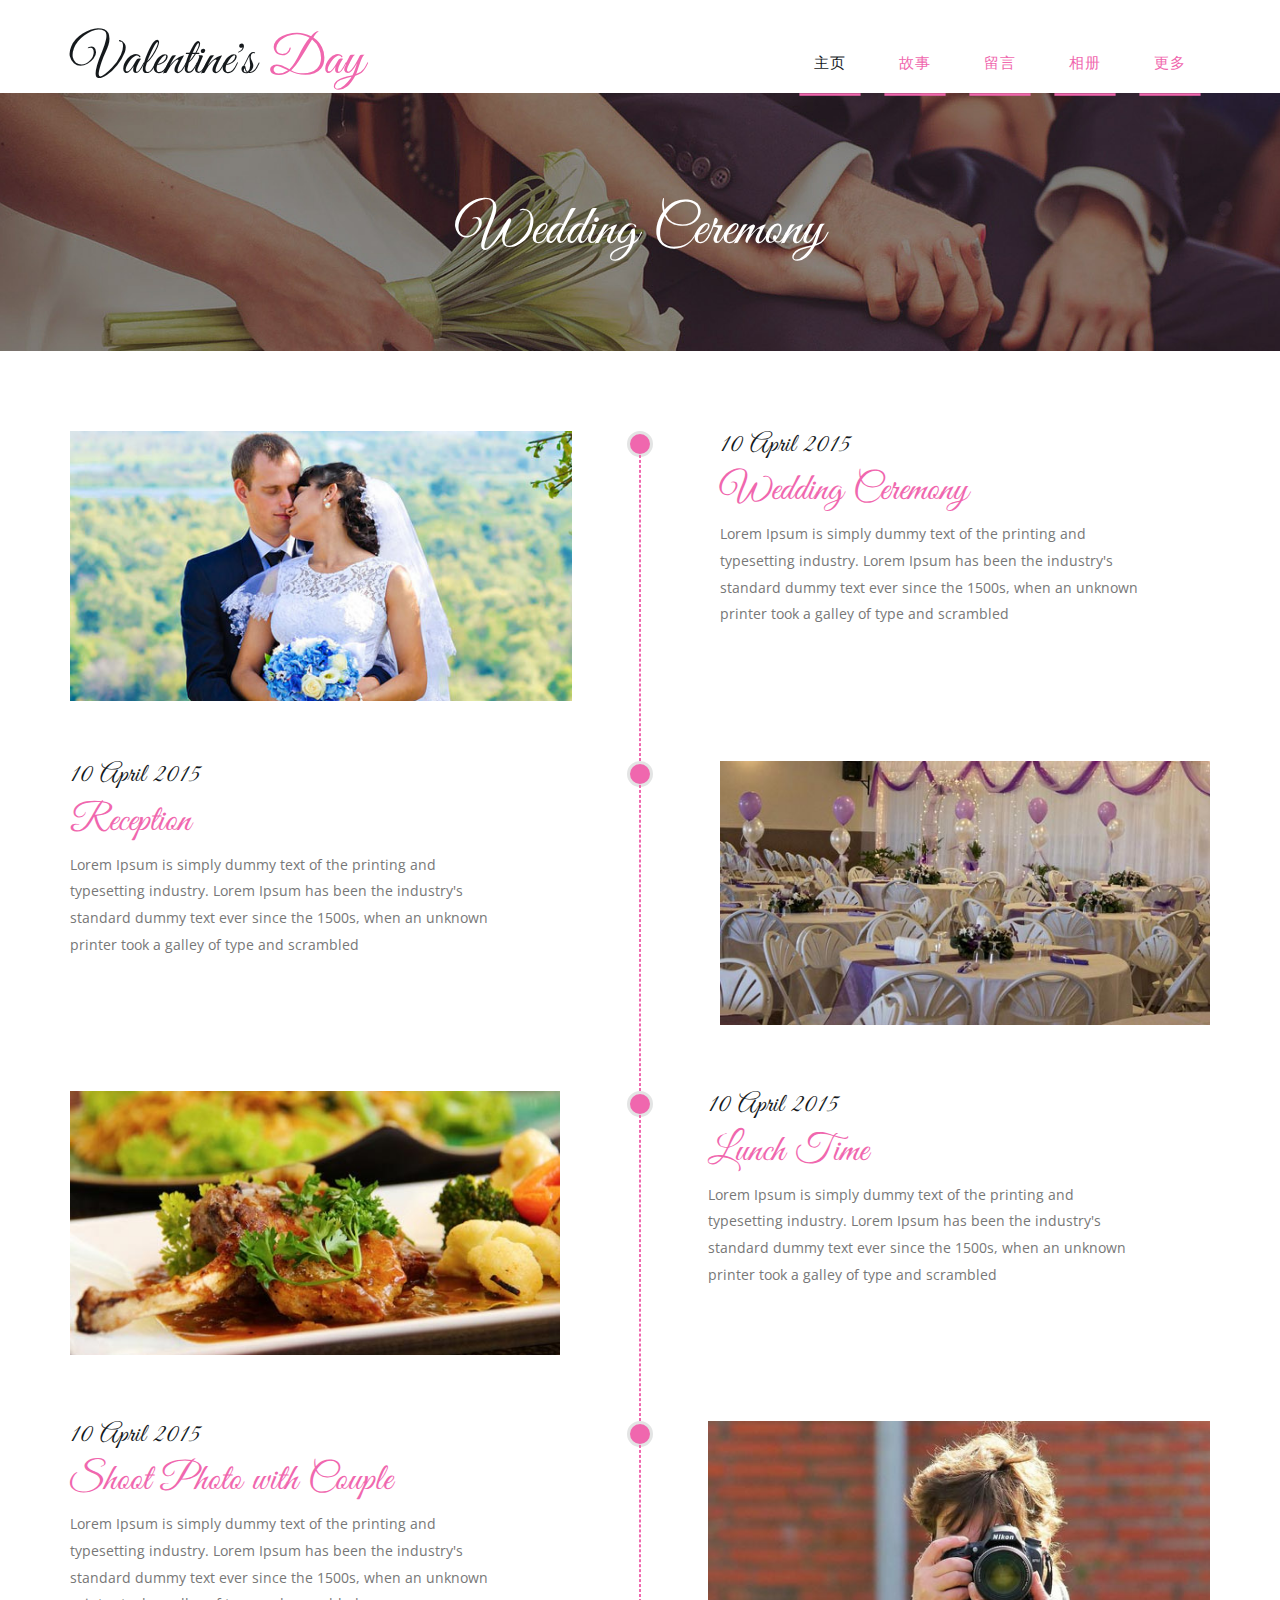
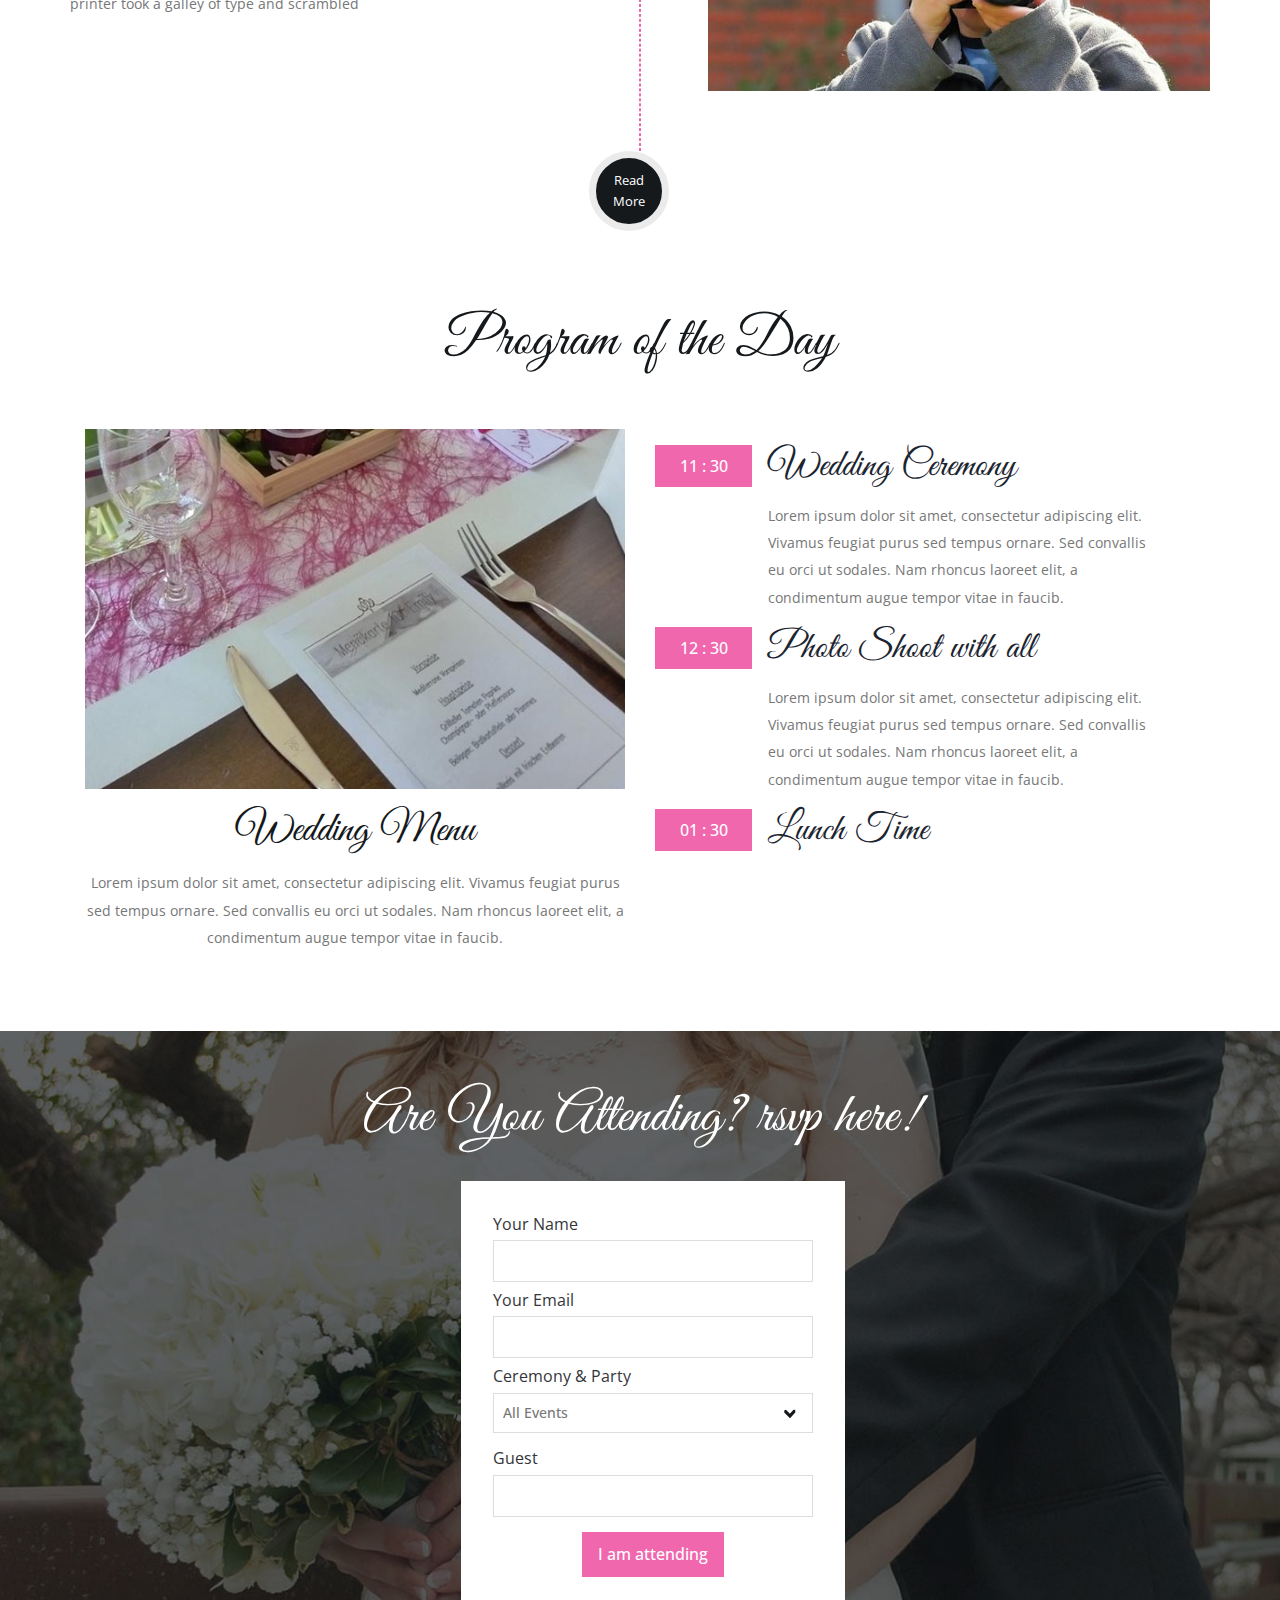
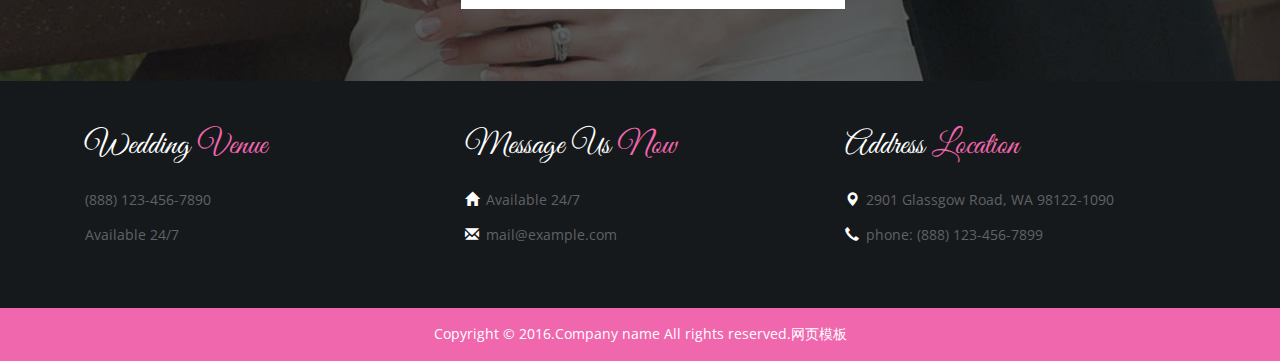
==== ceremony.html @ f690b58d "zuo" ====
<!DOCTYPE HTML>
<html>
<head>
<title>Ceremony</title>
<meta name="viewport" content="width=device-width, initial-scale=1">
<meta http-equiv="Content-Type" content="text/html; charset=utf-8" />
<meta name="keywords" content="" />
<script type="application/x-javascript"> addEventListener("load", function() { setTimeout(hideURLbar, 0); }, false); function hideURLbar(){ window.scrollTo(0,1); } </script>
<link href="css/bootstrap.css" rel='stylesheet' type='text/css' />
<link href='http://fonts.googleapis.com/css?family=Open+Sans:700,700italic,800,300,300italic,400italic,400,600,600italic' rel='stylesheet' type='text/css'>
<!--Custom-Theme-files-->
	<link href="css/style.css" rel='stylesheet' type='text/css' />	
	<script src="js/jquery.min.js"> </script>
<!--/script-->
<script type="text/javascript" src="js/move-top.js"></script>
<script type="text/javascript" src="js/easing.js"></script>
<script type="text/javascript">
			jQuery(document).ready(function($) {
				$(".scroll").click(function(event){		
					event.preventDefault();
					$('html,body').animate({scrollTop:$(this.hash).offset().top},900);
				});
			});
</script>

</head>
<body>
	<!--start-home-->
	<div id="home" class="header">
		<div class="header-top">
			<div class="container">
				<div class="logo">
					<a href="index.html"><h1>Valentine's <span> Day</span></h1></a>
				</div>
				<span class="menu"> </span>
				    <div class="top-menu">
						<ul class="cl-effect-7">
								<li><a class="active" href="index.html">主页</a></li>
								<li><a href="story.html">故事</a></li>
								<li><a href="ceremony.html">留言</a></li>
								<li><a href="albums.html">相册</a></li>
								<li><a href="contact.html">更多</a></li>
							</ul>
				</div>
            <!-- script-for-menu -->
				<script>
				$( "span.menu" ).click(function() {
				  $( ".top-menu" ).slideToggle( "slow", function() {
				    // Animation complete.
				  });
				});
			</script>
			<div class="clearfix"></div>
	<!--End-top-nav-script-->
			</div>
		</div>
       </div>
	   <!--banner-->
	<div class="banner two">
	     	<div class="container">
				<h2 class="second-head">Wedding Ceremony</h2>	
		    </div>
	</div>
	  <!--//banner-->
	<!--ceremony-->
	<div class="ceremony">
	     	<div class="container">
			 <div class="blog-bottom">
	        <div class="blog-left">
	        	<a href="single.html" class="mask"><img src="images/s4.jpg" alt="image" class="img-responsive zoom-img"></a>
	        </div>
	        <span class="circle"></span>
			<span class="devide-line"></span>
	         <div class="blog-right">       	
	        	<h6>10 April 2015</h6>
	        	<h4>Wedding Ceremony</h4>
	        	<p>Lorem Ipsum is simply dummy text of the printing and typesetting industry. Lorem Ipsum has been the industry's standard dummy text ever since the 1500s, when an unknown printer took a galley of type and scrambled</p>
	        </div>
	        <div class="clearfix"></div>
         </div>
         <div class="blog-bottom">
	        <span class="circle"></span>
			<span class="devide-line"></span>
	         <div class="blog-right">       	
	        	 <a href="single.html" class="mask"><img src="images/s5.jpg" alt="image" class="img-responsive zoom-img"></a>
	        </div>
			 <div class="blog-left second">
	        	<h6>10 April 2015</h6>
	        	<h4>Reception</h4>
	        	<p>Lorem Ipsum is simply dummy text of the printing and typesetting industry. Lorem Ipsum has been the industry's standard dummy text ever since the 1500s, when an unknown printer took a galley of type and scrambled</p>
	        </div>
	        <div class="clearfix"></div>
         </div>
		  <div class="blog-bottom">
	        <span class="circle"></span>
			<span class="devide-line"></span>
	         <div class="blog-right two">       	
	        	 <a href="single.html" class="mask"><img src="images/s6.jpg" alt="image" class="img-responsive zoom-img"></a>
	        </div>
		   <div class="blog-left two">
	        	<h6>10 April 2015</h6>
	        	<h4>Lunch Time</h4>
	        	<p>Lorem Ipsum is simply dummy text of the printing and typesetting industry. Lorem Ipsum has been the industry's standard dummy text ever since the 1500s, when an unknown printer took a galley of type and scrambled</p>
	        </div>
	        <div class="clearfix"></div>
         </div>
          <div class="blog-bottom">
	        <div class="blog-left two last">
	         <a href="single.html" class="mask"><img src="images/s7.jpg" alt="image" class="img-responsive zoom-img"></a>
	        </div>
	        <span class="circle"> </span>
			<span class="devide-line"></span>
	        <div class="blog-right two">       	
	        	<h6>10 April 2015</h6>
	        	<h4>Shoot Photo with Couple</h4>
	        	<p>Lorem Ipsum is simply dummy text of the printing and typesetting industry. Lorem Ipsum has been the industry's standard dummy text ever since the 1500s, when an unknown printer took a galley of type and scrambled</p>
	        </div>
	        <div class="clearfix"> </div>
         </div>
       <div class="post"><a href="single.html">Read More</a></div>
			
		    </div>
	</div>
 <!--/program-->
			   <div class="program">
		           <div class="container">
				     <h3 class="tittle"> Program of the Day</h3>
					   <div class="col-md-6 program-img">
					    <a href="single.html" class="mask"><img src="images/menu.jpg" alt="image" class="img-responsive zoom-img"></a>
						<h4>Wedding Menu</h4>
						<p>Lorem ipsum dolor sit amet, consectetur adipiscing elit. Vivamus feugiat purus sed tempus ornare. Sed convallis eu orci ut sodales. Nam rhoncus laoreet elit, a condimentum augue tempor vitae in faucib.</p>
					   </div>
					    <div class="col-md-6 program-text">
						<div class="scrollbar" id="style-2">
								   <div class="force-overflow">

								    <div class="popular-post-grids">
										<div class="popular-post-grid">
											<div class="post-time">
												<a href="single.html">11 : 30 </a>
											</div>
											<div class="post-text">
											<h4><a class="pp-title" href="single.html">Wedding Ceremony</a></h4>
						                        <p>Lorem ipsum dolor sit amet, consectetur adipiscing elit. Vivamus feugiat purus sed tempus ornare. Sed convallis eu orci ut sodales. Nam rhoncus laoreet elit, a condimentum augue tempor vitae in faucib.</p>
											</div>
											<div class="clearfix"></div>
										</div>
										<div class="popular-post-grid">
											<div class="post-time">
												<a href="single.html">12 : 30 </a>
											</div>
											<div class="post-text">
												<h4><a class="pp-title" href="single.html">Photo Shoot with all</a></h4>
						                        <p>Lorem ipsum dolor sit amet, consectetur adipiscing elit. Vivamus feugiat purus sed tempus ornare. Sed convallis eu orci ut sodales. Nam rhoncus laoreet elit, a condimentum augue tempor vitae in faucib.</p>
											</div>
											<div class="clearfix"></div>
										</div>
										<div class="popular-post-grid">
											<div class="post-time">
												<a href="single.html">01 : 30 </a>
											</div>
											<div class="post-text">
											<h4><a class="pp-title" href="single.html">Lunch Time</a></h4>
						                        <p>Lorem ipsum dolor sit amet, consectetur adipiscing elit. Vivamus feugiat purus sed tempus ornare. Sed convallis eu orci ut sodales. Nam rhoncus laoreet elit, a condimentum augue tempor vitae in faucib.</p>
											</div>
											<div class="clearfix"></div>
										</div>
										<div class="popular-post-grid">
											<div class="post-time">
												<a href="single.html">11 : 30 </a>
											</div>
											<div class="post-text">
												<h4><a class="pp-title" href="single.html">Wedding Ceremony</a></h4>
						                        <p>Lorem ipsum dolor sit amet, consectetur adipiscing elit. Vivamus feugiat purus sed tempus ornare. Sed convallis eu orci ut sodales. Nam rhoncus laoreet elit, a condimentum augue tempor vitae in faucib.</p>
											</div>
											<div class="clearfix"></div>
										</div>
									</div>
					   </div>
					   </div>
									</div>
					   <div class="clearfix"> </div>
			       </div>
			    </div>
       <div class="attend">
	           <h3 class="tittle atd">Are You Attending? rsvp here!</h3>
	         <div class="rsvp">
                      <form>
					    	<div>
						    	<span><label>Your Name</label></span>
						    	<span><input name="userName" type="text" class="textbox"></span>
						    </div>
						    <div>
						    	<span><label>Your Email</label></span>
						    	<span><input name="userEmail" type="text" class="textbox"></span>
						    </div>
						    <div>
						     	<span><label>Ceremony & Party</label></span>
						    	<span><select name="event"><option value="All Events">All Events</option><option value="Ceremony">Ceremony</option><option value="Party">Party</option></select></span>
						    </div>
							<div>
						    	<span><label>Guest</label></span>
						    	<span><input name="userName" type="text" class="textbox"></span>
						    </div>
							 <div class="sub">
						   		<input type="submit" value="I am attending" />
						  </div>

					    </form>
			       </div>
			    </div>
	<!--/footer-->

	     <div class="footer">
		    <div class="container">
				 <div class="footer-top">
				    <div class="col-md-4 footer-grid">
					     <h4>Wedding <span>Venue</span></h4>
				          <ul class="bottom">
							 <li>(888) 123-456-7890</li>
							 <li>Available 24/7</li>
						 </ul>
				    </div>
					  <div class="col-md-4 footer-grid">
					     <h4>Message Us  <span>Now </span></h4>
				            <ul class="bottom">
						     <li><i class="glyphicon glyphicon-home"></i>Available 24/7 </li>
							 <li><i class="glyphicon glyphicon-envelope"></i><a href="mailto:info@example.com">mail@example.com</a></li>
						   </ul>
				    </div>
					<div class="col-md-4 footer-grid">
					     <h4>Address  <span>Location </span></h4>
				           <ul class="bottom">
						     <li><i class="glyphicon glyphicon-map-marker"></i>2901 Glassgow Road, WA 98122-1090 </li>
							 <li><i class="glyphicon glyphicon-earphone"></i>phone: (888) 123-456-7899 </li>
						   </ul>
				    </div>
					<div class="clearfix"> </div>
				 </div>
			</div>
	     </div>
		<div class="copy">
		    <p>Copyright &copy; 2016.Company name All rights reserved.<a target="_blank" href="http://www.17sucai.com/">&#x7F51;&#x9875;&#x6A21;&#x677F;</a></p>
		</div>
		<!--//footer-->
			<!--start-smooth-scrolling-->
						<script type="text/javascript">
									$(document).ready(function() {
										/*
										var defaults = {
								  			containerID: 'toTop', // fading element id
											containerHoverID: 'toTopHover', // fading element hover id
											scrollSpeed: 1200,
											easingType: 'linear' 
								 		};
										*/
										
										$().UItoTop({ easingType: 'easeOutQuart' });
										
									});
								</script>
		<a href="#home" id="toTop" class="scroll" style="display: block;"> <span id="toTopHover" style="opacity: 1;"> </span></a>


</body>
</html>
---- css/style.css ----
html, body{
font-family: 'Open Sans', sans-serif;
 font-size: 100%;
 background: #FFf;
}

body a {
	transition:0.5s all;
	-webkit-transition:0.5s all;
	-moz-transition:0.5s all;
	-o-transition:0.5s all;
	-ms-transition:0.5s all;
}
@font-face {
   font-family: 'GreatVibes-Regular';
   src: url(../fonts/GreatVibes-Regular.ttf)format('truetype');
}
a:hover{
 text-decoration:none;
}
input[type="button"],input[type="submit"],li.parallelogram{
	transition:0.5s all;
	-webkit-transition:0.5s all;
	-moz-transition:0.5s all;
	-o-transition:0.5s all;
	-ms-transition:0.5s all;
}
h1,h2,h3,h4,h5,h6{
   margin:0;		
   font-family: 'GreatVibes-Regular';
   font-weight:400;

}	
p{
	margin:0;
	font-family: 'Open Sans', sans-serif;
}
ul{
	margin:0;
	padding:0;
}
label{
	margin:0;
}
.logo  a{
	display:block;
}
.logo {
	float:left;
}
.logo  a h1{
     color: #15191c;
     font-size: 3.3em;
}
.logo  a h1:hover{
 text-decoration:none;
}
.logo  a h1 span{
 color:#f067ae;
}
.top-menu ul li a{
	position: relative;
    display: inline-block;
       padding: 20px 20px;
    outline: none;
    color: #fff;
    text-decoration: none;
    text-transform: uppercase;
    letter-spacing: 1px;
    font-weight: 400;
    text-shadow: 0 0 1px rgba(255,255,255,0.3);
    font-size: 1em;
}
.top-menu a:hover,
.top-menu a:focus {
	outline: none;
}
.top-menu {
	float:right;
}
.top-menu ul{
	padding:0;
	margin: 0;
}
*,
*:after,
*::before {
    -webkit-box-sizing: border-box;
    -moz-box-sizing: border-box;
    box-sizing: border-box;
}
.top-menu ul li {
	display: inline-block;
    margin: 0 .3em;
    outline: none;
    text-decoration: none;
    text-transform: uppercase;
    letter-spacing: 1px;
    font-weight: 400;
    font-size: 15px;
}
.top-menu ul li a{
	color:#f067ae;
}
ul a:hover,
ul a:focus {
	outline: none;
	color: #FFF;
	text-decoration: none;
}
/* Effect 7: second border slides up */
.cl-effect-7 a {
	padding: 12px 10px 10px;
	color: #566473;
	text-shadow: none;
	font-weight: 700;
}
.cl-effect-7 a::before,
.cl-effect-7 a::after {
	position: absolute;
	top: 100%;
	left: 0;
	width: 100%;
	height: 3px;
	background:#f067ae;
	content: '';
	-webkit-transition: -webkit-transform 0.3s;
	-moz-transition: -moz-transform 0.3s;
	transition: transform 0.3s;
	-webkit-transform: scale(0.85);
	-moz-transform: scale(0.85);
	transform: scale(0.85);
}
.cl-effect-7 a::after {
	opacity: 0;
	-webkit-transition: top 0.3s, opacity 0.3s, -webkit-transform 0.3s;
	-moz-transition: top 0.3s, opacity 0.3s, -moz-transform 0.3s;
	transition: top 0.3s, opacity 0.3s, transform 0.3s;
}
.cl-effect-7 a:hover::before,
.cl-effect-7 a:hover::after,
.cl-effect-7 a:focus::before,
.cl-effect-7 a:focus::after {
	-webkit-transform: scale(1);
	-moz-transform: scale(1);
	transform: scale(1);
}
.cl-effect-7 a:hover::after,
.cl-effect-7 a:focus::after {
	top: 0%;
	opacity: 1;
}
nav a {
	position: relative;
	display: inline-block;
	outline: none;
	color: #e01981;
	text-decoration: none;
	text-transform: uppercase;
	font-weight: 400;
	text-shadow: 0 0 1px rgba(255,255,255,0.3);
	font-size: 1em;
}
nav a:hover,
nav a:focus {
	outline: none;
}
.top-menu ul li a:hover,.top-menu ul li a.active{
	color:#15191c;
}
.top_right {
    float: right;
	    margin-top: 0.6em;
}
.top_right h6{
       color: #00aaad;
    font-size: 0.85em;
    font-weight: 400;
    text-transform: uppercase;
	    padding: 0;
}
.top_right p {
         color: #a5cd39;
    font-size: 1em;
       font-weight: 600;
    text-transform: uppercase;
    margin-top: 0.8em;
}
.header-middle {
    padding: 2em 0;
}
/*--responsive-design--*/
@media (max-width:640px){
	.header-bottom {
  		padding: 1em 0;
	}
	.logo a h1 {
		font-size: 3em;
		margin-bottom: 10px;
	}
	 span.menu {
	  width: 35px;
	  height: 35px;
	  background: url('../images/nav.png') no-repeat;
	  display: inline-block;
	  cursor: pointer;
	  float: right;
	  margin: 0.7em 0;
	}
	.header-bottom {
  		padding: 1em 0;
	}
	.top-menu {
  	      width: 100%;
		display: none;
		text-align: center;
		background: #f067ae;
		padding: 0;
		margin-top: 4px;
		padding: 1em 0;
	}
	.top-menu ul{
		float:none;
		width:100%;
	}
	.top-menu ul li{
		display:block;
		float: none;
	}
	.top-menu ul li a {
  		  color: #fff;
		  display: block;
		     padding: 4px 0px;
    margin: 0 0 1em 0;
	}
}
/*--start-home--*/
.header-top {
      padding: 2em 0 0 0;
    background: #fff;
}
.banner{
    background: url(../images/banner.jpg) no-repeat center top;
    background-size: cover;
    -webkit-background-size: cover;
    -moz-background-size: cover;
    -o-background-size: cover;
    -ms-background-size: cover;
    min-height: 518px;
}
/*--header--*/
#slider2,
#slider3 {
  box-shadow: none;
  -moz-box-shadow: none;
  -webkit-box-shadow: none;
  margin: 0 auto;
}
.rslides_tabs li:first-child {
  margin-left: 0;
}
.rslides_tabs .rslides_here a {
  background: rgba(255,255,255,.1);
  color: #fff;
  font-weight: bold;
}
.events {
  list-style: none;
}
.callbacks_container {
  position: relative;
  float: left;
  width: 100%;
}
.callbacks {
  position: relative;
  list-style: none;
  overflow: hidden;
  width: 100%;
  padding: 0;
  margin: 0;
}
.callbacks li {
  position: absolute;
  width: 100%;
}
.callbacks img {
  position: relative;
  z-index: 1;
  height: auto;
  border: 0;
}
.callbacks .caption {
	display: block;
	position: absolute;
	z-index: 2;
	font-size: 20px;
	text-shadow: none;
	color: #fff;
	left: 0;
	right: 0;
	padding: 10px 20px;
	margin: 0;
	max-width: none;
	top: 10%;
	text-align: center;
}
.callbacks_nav {
      position: absolute;
    -webkit-tap-highlight-color: rgba(0,0,0,0);
    top:17%;
    left: 0;
    opacity: 0.7;
    z-index: 3;
    text-indent: -9999px;
    overflow: hidden;
    text-decoration: none;
    height: 70px;
    width:40px;
    background: transparent url("../images/arrows.png") no-repeat left top;
    margin-top:3%;
}
 .callbacks_nav:hover{
  	opacity: 0.5;
  }
.callbacks_nav.next {
     left: auto;
    background-position: right top;
    right: 403px;
 }
 .callbacks_nav.prev {
	right: auto;
    background-position: left top;
       left: 398px;
}
#slider3-pager a {
  display: inline-block;
}
#slider3-pager span{
  float: left;
}
#slider3-pager span{
	width:100px;
	height:15px;
	background:#fff;
	display:inline-block;
	border-radius:30em;
	opacity:0.6;
}
#slider3-pager .rslides_here a {
  background: #FFF;
  border-radius:30em;
  opacity:1;
}
#slider3-pager a {
  padding: 0;
}
#slider3-pager li{
	display:inline-block;
}
.rslides {
  position: relative;
  list-style: none;
  overflow: hidden;
  width: 100%;
  padding: 0;
}
.rslides li {
  -webkit-backface-visibility: hidden;
  position: absolute;
  display:none;
  width: 100%;
  left: 0;
  top: 0;
}
.rslides li{
  position: relative;
  display: block;
  float: left;
}
.rslides img {
  height: auto;
  border: 0;
  }
.callbacks_tabs{
    list-style: none;
    position: absolute;
    bottom: -64%;
    z-index: 999;
    right: -1%;
    padding: 0;
    margin: 0;
    display: block;
}
.slider-top span{
	font-weight:600;
}
.callbacks_tabs li{
    display: block;
    margin: 0.3em .0em;
}
@media screen and (max-width: 600px) {
  .callbacks_nav {
    top: 47%;
    }
}
/*----*/
.callbacks_tabs a{
 visibility: hidden;
}
.callbacks_tabs a:after {
    content: "\f111";
  font-size: 0;
  font-family: FontAwesome;
  visibility: visible;
  display: block;
     width:14px;
    height:14px;
    display: block;
    background:#fff;
  display: inline-block;
  border:none;
  border-radius:50%;
  -webkit-border-radius:50%;
  -moz-border-radius:50%;
  -o-border-radius:50%;
  -ms-border-radius:50%;
}
.callbacks_here a:after{
  background:#f067ae;
}
.banner-info {
    margin-top: 11em;
    text-align: center;
    margin-left: 9em;
}
.banner-info h3 {
          font-size: 4em;
    color: #fff;
    line-height: 1.3em;
}
.banner-info h3 span{
  color: #f067ae;
}
.banner-info p {
  font-size: 1em;
  font-weight:400;
  color:#ffcc00;
  margin: 0.3em 0;
}
/*--drop-down--*/
select {
    width: 100%;
    font-size:0.9em;
    font-weight: 500;
    padding: 5.3px;
    outline: none;
    color: #777;
    background: url(../images/down.png) no-repeat 95% 50% #f3f5f7;
    border: 1px solid #fff;
    cursor: pointer;
    -webkit-appearance: none;
}
select option {
    border: 1px solid #DFDFDF;
    outline: none;
    -webkit-transition: all 0.3s ease-in-out;
    -moz-transition: all 0.3s ease-in-out;
    -o-transition: all 0.3s ease-in-out;
    transition: all 0.3s ease-in-out;
}
.main-drop {
    position: relative;
}
.hands h4 {
       font-size: 2.8em;
    text-align: center;
    color: #fff;
    margin-bottom: 18px;
}
.hands {
    position: absolute;
    top: 66%;
    left:5%;
}
.couple {
       position: absolute;
    z-index: 9999;
}
.couple h5 {
        text-align: center;
    margin-top: 26px;
    font-size: 2em;
    color: #fff
}
.bride{
    padding: 2em 3.75em;
	 background-color: #15191C;
}
.groom {
    background-color:#1D2327;
    padding: 2em 3.75em;
}
.couple img {
    border-radius: 50%;
	-webkit-border-radius: 50%;
	-moz-border-radius: 50%;
	-o-border-radius: 50%;
	-ms-border-radius: 50%;
}
/*--welcome--*/
.welcome-top {
    text-align: center;
    margin: 0 auto;
    padding: 5em 0 5em 26em;
}
.welcome-top h2 {
    text-align: center;
    margin-top: 26px;
    font-size:2.7em;
      color: #15191c;
}
.welcome-top p {
        font-size: 0.9em;
    line-height: 1.9em;
    color: #777;
    margin: 1em 0 2em 0;
}
.welcome-top a{
	position: relative;
    display: inline-block;
    padding:15px 20px;
    outline: none;
   color: #15191c;
    text-decoration: none;
    text-transform: uppercase;
    letter-spacing: 1px;
    font-weight: 400;
    text-shadow: 0 0 1px rgba(255,255,255,0.3);
    font-size:0.95em;
}
.welcome-top a:hover,
.welcome-top a:focus {
	outline: none;
}
.welcome-top a {
	color: #15191c;
	text-shadow: none;
	font-weight: 700;
}
.welcome-top a::before,
.welcome-top a::after {
	position: absolute;
	top: 100%;
	left: 0;
	width: 100%;
	height: 3px;
	background: #e01981;
	content: '';
	-webkit-transition: -webkit-transform 0.3s;
	-moz-transition: -moz-transform 0.3s;
	transition: transform 0.3s;
	-webkit-transform: scale(0.85);
	-moz-transform: scale(0.85);
	transform: scale(0.85);
}
.welcome-top a::after {
	opacity: 0;
	-webkit-transition: top 0.3s, opacity 0.3s, -webkit-transform 0.3s;
	-moz-transition: top 0.3s, opacity 0.3s, -moz-transform 0.3s;
	transition: top 0.3s, opacity 0.3s, transform 0.3s;
}
.welcome-top a:hover::before,
.welcome-top a:hover::after,
.welcome-top a:focus::before,
.welcome-top a:focus::after {
	-webkit-transform: scale(1);
	-moz-transform: scale(1);
	transform: scale(1);
}
.welcome-top a:hover::after,
.welcome-top a:focus::after {
	top: 0%;
	opacity: 1;
}
/*--registry-section--*/
.registry-section {
    background-color:#f4f4f4;
    padding: 4em 0 0 0;
}
h3.tittle {
       font-size: 4em;
    text-align: center;
    margin-bottom: 1em;
    color: #15191C;
}
a.mask {
	text-decoration: none;
	overflow: hidden;
	display: block;
}
a.mask {
	text-decoration: none;
	overflow: hidden;
	display: block;
}
img.zoom-img:hover {
	-webkit-transform: scale(1.15);
	-webkit-transition-timing-function: ease-out;
	-webkit-transition-duration: 750ms;
	-moz-transform: scale(1.15);
	-moz-transition-timing-function: ease-out;
	-moz-transition-duration: 750ms;
	overflow: hidden;
}
img.zoom-img {
	-webkit-transform: scale(1, 1);
	-webkit-transition-timing-function: ease-out;
	-webkit-transition-duration: 250ms;
	-moz-transform: scale(1, 1);
	-moz-transition-timing-function: ease-out;
	-moz-transition-duration: 250ms;
}
.registry-left,.registry-right {
    padding: 0;
}
.registry-left img,.registry-right img {
    width: 100%;
}
.registry-text {
    background-color: #15191C;
    padding: 3em 3em;
	border-top:3px solid #15191C;
	border-bottom:3px solid #f067ae;
}
.registry-text:hover {
    -webkit-transition: all 0.3s ease-in-out;
    -moz-transition: all 0.3s ease-in-out;
    -o-transition: all 0.3s ease-in-out;
    transition: all 0.3s ease-in-out;
		border-top:3px solid  #f067ae;
	border-bottom:3px solid #f067ae;
}
.registry-text h4 {
       font-size: 2.5em;
    color: #f067ae;
}
.registry-text h6 {
    font-size:1.8em;
    color:#fff;
	margin-top:1em;
}
.registry-text p{
    font-size: 0.9em;
    line-height: 1.9em;
    color: #fff;
    margin: 1em 0 0em 0;
}
/*--friends--*/
.friends{
    background: url(../images/friends.jpg) no-repeat center top;
    background-size: cover;
    -webkit-background-size: cover;
    -moz-background-size: cover;
    -o-background-size: cover;
    -ms-background-size: cover;
    min-height:520px;
}
.friends-section {
    padding: 4em 0 0 0;
}
.testimonial-content {
    text-align: center;
    width: 75%;
    padding: 2em;
    border: 4px solid #fff;
    margin: 5em auto 3em;
}
.testimonial-content p img {
    display: inline-block;
    margin: 0 10px;
}
.testimonial-content p {
    font-size: 1em;
    line-height: 1.9em;
    color: #fff;
    margin: 1em 0 0em 0;
}
.test,.test img {
    text-align: center;
    margin: 0 auto;
}
.test img {
    border-radius: 50%;
    -webkit-border-radius: 50%;
    -moz-border-radius: 50%;
    -o-border-radius: 50%;
    -ms-border-radius: 50%;
}
.test h5 {
    text-align: center;
    margin-top: 20px;
    font-size: 2em;
    color: #fff;
}
/*--rsvp--*/
.attend {
    background: url(../images/bg.jpg)no-repeat 0px 0px;
    background-size: cover;
    -webkit-background-size: cover;
    -o-background-size: cover;
    -moz-background-size: cover;
    min-height:650px;
	position:relative;
}
label {
    margin: 0;
    font-size: 1em;
    color: #34353a;
    margin-bottom: 0.3em;
    font-weight: 400;
}
.attend form input[type="text"]{
    width: 100%;
    border: 1px solid #ddd;
    outline: none;
    background: none;
    padding:9px 18px;
    font-weight: 400;
    font-size: 15px;
    text-transform: uppercase;
    color: #333;
    margin: 0px 0 7px 0;
}
.attend form input[type="submit"] {
    outline: none;
    padding: 0.7em 1em;
    color: #fff;
    background: #f067ae;
    font-weight: 500;
    font-size: 1em;
    display: block;
    border: none;
    margin: 0 auto;
}
.attend form input[type="submit"]:hover {
    background-color: #15191c;
	    transition: 0.5s all;
    -webkit-transition: 0.5s all;
    -moz-transition: 0.5s all;
    -o-transition: 0.5s all;
    -ms-transition: 0.5s all;
}
h3.tittle.atd {
       margin: 0em auto 0 0;
    text-align: center;
    color: #fff;
    padding-top: 0.5em;
}
.sub {
    margin-top: 0.5em;
}
.rsvp {
   width: 25%;
    margin: 0 auto;
    background: #fff;
    padding-bottom: 3px;
    position: absolute;
    top: 23%;
    left: 41%;
    padding: 2em 2em;
}
.rsvp select{
    width: 100%;
    font-size: 0.9em;
    font-weight: 500;
    padding:9px;
    outline: none;
    color: #777;
    background: url(../images/down.png) no-repeat 95% 50% #fff;
    border: 1px solid #ddd;
    cursor: pointer;
    -webkit-appearance: none;
	    margin-bottom: 1em;
}
.program-img img{
width:100%;
}
.program-text p,.program-img p {
    font-size: 0.9em;
    line-height: 1.9em;
    color: #777;
    margin: 1em 0 0em 0;
}
.post-time {
       float: left;
    width: 18%;
    margin-right: 3%;
}
.post-time a {
    outline: none;
    padding: 0.6em 0.7em;
    color: #fff;
    background: #f067ae;
    font-weight: 500;
    font-size: 1em;
    display: block;
    border: none;
	text-align:center;
}
.program {
      padding: 5em 0;
}
.popular-post-grids {
    padding: 1em 0;
}
.post-text {
    float: left;
    width: 72%;
	    text-align: left;
}
.popular-post-grid {
    margin-bottom:1em;
}
.media-left.response-text-left {
    float: left;
		width:19%;
}
.media-left.response-text-left img {
    border-radius: 50%;
	-o-border-radius: 50%;
	-moz-border-radius: 50%;
	-webkit-border-radius: 50%;
	-ms-border-radius: 50%;
}
.post-img img {
    width: 73%;
}
a.pp-title:hover {
   color: #F067AE;
}
.response-text-right p {
    font-size: 0.9em;
    margin: 0 0 1em;
    line-height: 2em;
    color: #AFAFAF;
}
.media-left.response-text-left a {
       color: #ffcc00;
    font-size: 1em;
    display: block;
    margin-top: 5px;
    text-align: center;
       margin-right: 47px;
}
.media-body.response-text-right ul li {
	    color: #ffcc00;
    font-size: 0.9em;
    display: inline-block;
    font-weight: bold;
}
.media-body.response-text-right ul li a{
       color: #000008;
    font-size: 1em;
    display: block;
    margin-top: 6px;
    margin-left: 2em;
}
.media-body.response-text-right ul li a:hover {
	color:#F90;
}
.response {
    padding: 1em;
}
.scrollbar{
    float: left;
    height: 426px;
    width: 100%;
    overflow-y: scroll;
}
.force-overflow
{
	min-height: 330px;
}
#style-2::-webkit-scrollbar-track
{
	-webkit-box-shadow: inset 0 0 6px rgba(0,0,0,0.3);
	background-color:#fff;
}

#style-2::-webkit-scrollbar
{
	width:5px;
	background-color:#f067ae;
}

#style-2::-webkit-scrollbar-thumb
{
	background-color:#f067ae;
}
.response-text-right p {
        color: #777;
    font-size: 1em;
    margin: 0 0 1em;
}
.media-body.response-text-right {
    float:right;
	width:77%;
	text-align: left;
}
.post-text h4 {
    font-size:2.6em;
    color: #15191C;
}
.program-img h4 {
    margin-top: 20px;
    font-size: 2.8em;
    text-align: center;
    color: #15191C;
}
.program-img p {
text-align:center;
}
/*--our-story--*/
.banner.two {
    background: url(../images/banner2.jpg) no-repeat center top;
    background-size: cover;
    -webkit-background-size: cover;
    -moz-background-size: cover;
    -o-background-size: cover;
    -ms-background-size: cover;
    min-height:300px;
}
h2.second-head {
    color: #fff;
    font-size: 4em;
    text-align: center;
    padding: 2em 0;
}
.our-story {
    padding: 5em 0;
}
.story-img{
  position:relative;
}
.story-img img{
  width:100%;
}
.our-story-text{
  text-align:right;
}
.our-story-text.two {
    text-align: left;
}
.our-story-text p {
    font-size: 0.9em;
    line-height: 1.9em;
    color: #777;
    margin: 1em 0 0em 0;
}
.our-story-text h4 {
    font-size: 2.5em;
    color: #f067ae;
}
.date-rotate {
    font-weight: normal;
    z-index: 2;
    background-color: #F067AE;
    text-align: center;
    color: #fff;
    padding: 1.2em 1em;
}
.date-rotate span {
   font-size:1em;
}
.our-story-top {
    margin-bottom: 3em;
}
/*--ceremony--*/
.blog-bottom {
	position: relative;
}
.blog-left {
	width:44%;
	float: left;
	padding-bottom: 5%;
	height: 330px;
}
.blog-left p{
	color:#777;
	font-size: 0.8755em;
	line-height: 1.9em;
	width: 86%;
}

.blog-right{
	width: 43%;
	float: right;
	position: relative;
	padding-bottom: 5%;
}
.blog-right.two{
 float:left;
}
.blog-left.two {
    float: right;
}
.blog-right h6,.blog-left h6{
    color: #15191c;
    font-size:1.8em;
}
.blog-right h4,.blog-left h4{
    font-size: 2.5em;
    color: #f067ae;
	margin:2% 0;
}
.blog-right p{
	color:#777;
	font-size: 0.8755em;
	line-height: 1.9em;
	width: 86%;
}
.circle {
	    position: absolute;
    top: 0em;
    left: 557px;
    display: block;
    width: 16px;
    height: 16px;
    border: 3px solid #E3E4E4;
    -webkit-border-radius: 50%;
    -moz-border-radius: 50%;
    border-radius: 50%;
    background-color: #F067AE;
    padding: 10px;
}
.post {
	background: #15191C;
	color: #fff;
	width: 80px;
	height: 80px;
	padding: 12px;
	text-align: center;
	border: 7px solid #EBEBEB;
	position: absolute;
	left: 47em;
	border-radius: 30em;
	-webkit-border-radius: 30em;
	-moz-border-radius: 30em;
	-o-border-radius: 30em;
	-webkit-transition: all 0.5s ease-in-out;
   -moz-transition: all 0.5s ease-in-out;
   -o-transition: all 0.5s ease-in-out;
   -ms-transition: all 0.5s ease-in-out;
   transition: all 0.5s ease-in-out;
}
.post a{
	color:#fff;
	    text-decoration: none;
    font-size: 0.9em;
}
.post:hover {
	background:#f067ae;
	color: #fff;
}
.ceremony {
    padding: 5em 0;
}
span.devide-line {
    width: 0;
    height: 316px;
    position: absolute;
    top: 19px;
    display: initial;
    border: 1px dashed #F067AE;
    right: 569px;
}
/*--gallery--*/
.gallery-section {
    padding:4em 0 4em 0;
    text-align: center;
}
.grid {
	padding: 20px 20px 100px 20px;
	max-width: 1300px;
	margin: 0 auto;
	list-style: none;
	text-align: center;
}
.grid {
	display: inline-block;
	width: 440px;
	margin: 0;
	padding: 0px;
	text-align: left;
	position: relative;
	
}
.grid figure {
	margin: 0;
	position: relative;
}
.grid figure img {
	max-width: 100%;
	display: block;
	position: relative;
}
.grid figcaption {
	position: absolute;
    top: 0;
    left: 0;
    padding: 20px;
    background: rgba(239, 89, 166, 0.77);
    color: #fff;
}
.grid figcaption span:before {
	content: ' ';
}
.grid figcaption a {
	     text-align: center;
    padding: 9px 21px;
    font-size: 0.8em;
    display: inline-block;
    background: #15191C;
    color: #fff;
    text-decoration: none;
}
.grid figcaption a:hover {
	background-color:#464042;
}
.cs-style-1 figcaption {
	height: 100%;
	width: 100%;
	opacity: 0;
	text-align: center;
	-webkit-backface-visibility: hidden;
	-moz-backface-visibility: hidden;
	backface-visibility: hidden;
	-webkit-transition: -webkit-transform 0.3s, opacity 0.3s;
	-moz-transition: -moz-transform 0.3s, opacity 0.3s;
	transition: transform 0.3s, opacity 0.3s;
}
.no-touch .cs-style-1 figure:hover figcaption,
.cs-style-1 figure.cs-hover figcaption {
	opacity: 1;
	-webkit-transform: translate(15px, 15px);
	-moz-transform: translate(15px, 15px);
	-ms-transform: translate(15px, 15px);
	transform: translate(15px, 15px);
}
.cs-style-1 figcaption h3 {
    font-size: 2.5em;
    color: #fff;
    margin: 0.5em 0 0.3em 0;
}

.cs-style-1 figcaption span {
	font-size: 0.9em;
	display: block;
}
.cs-style-1 figcaption a {
	margin-top:1em;
}
/* Caption Style 1 */
.categorie-grids {
	margin-top:3em;
}
.cate-grid{	
	background-size: 100%;
    margin: 0 10px;
    width: 31%;
    padding: 0;
    margin-bottom: 2em;
}
.cate-grid h4 {
	color: #e21737;
	font-size: 1.5em;
	font-weight: 600;
	letter-spacing: 1px;
	margin-bottom: 13px;
} 
.cate-grid p {
  color: #fff;
  font-size: 1.5em;
  font-weight: 300;
}
a.store {
	color: #fff;
	font-size: .95em;
	border: 2px solid #000;
	border-radius: 7px;
  -web-kit-border-radius:7px;
  -o-border-radius:7px;
  -ms-border-radius:7px;
  -moz-border-radius:7px;
	font-weight: 500;
	display: inline-block;
	padding: 0.7em 2.2em;
	margin-top: 1.5em;
}
a.store:hover{
	border:2px solid #e21737;
	color:#e21737;
}
/*-- contact-page --*/
.contact-form {
	margin-bottom: 3em;
}
p.your-para {
        font-size: 0.9em;
    margin: 0 0 5px 0;
    font-weight: bold;
    text-transform: uppercase;
    color: #15191c;
}
.contact-grid input[type="text"], .contact-grid textarea {
  width: 100%;
  padding:0.8em;
  margin: 0 0 0.8em 0;

  background: #fff;
  outline: none;
  border: 1px solid #DADADA;
  -webkit-appearance: none;
}
.contact-grid textarea {
  resize: none;
  min-height: 220px;
}
.contact-in{
 padding-left:0;
}
.contact-in h5{
    color: #f067ae;
    font-size: 2em;
    margin: 0px 0 10px 0;
    line-height: 1.2em;
    padding: 0;
}
p.para1{
     color: #777;
    font-size: 0.9em;
    line-height: 1.9em;
}
address {
   width: 100%;
   color: #777;
  font-size:0.9em;
  line-height: 1.9em;
}
.contact-grid {
  padding-left: 0;
}
address  a {
 color: #777;
 font-size: 0.95em;
 line-height: 1.8em;
}
address  a:hover {
    color: #D00030;
}
.more-address b, strong{
         color: #000008!important;
}
.more-address{
    padding: 1em 0;
} 
abbr[title], abbr[data-original-title] {
    cursor: help;
    border-bottom: none!important;
    color: #444;
}
.send input[type="submit"] {
       background:#f067ae;
    outline: none;
    font-size: 1em;
    margin: 16px 0px;
    border: none;
    padding: 0.6em 2em;
    color: #fff;
    transition: 0.5s all;
    -webkit-transition: 0.5s all;
    -o-transition: 0.5s all;
    -moz-transition: 0.5s all;
    -ms-transition: 0.5s all;
    text-transform: uppercase;
    -webkit-appearance: none;
}
.send input[type="submit"]:hover {
      background:#15191c;
}
h3.tittle.find {
    margin-bottom:0.5em;
}
.map iframe {
    height: 400px;
    border: none;
    width: 100%;
}
.section-contact {
    padding: 5em 0 4em 0;
}
.map {
    padding-bottom: 4em;
}
/*--single-page--*/
.single-img{
  position:relative;
}
.date-single {
    font-weight: normal;
    z-index: 2;
    background-color: #F067AE;
    text-align: center;
    color: #fff;
    padding: 1.2em 1em;
}
.date-single span {
   font-size:1em;
}

.single-img img {
    width: 100%;
}
.single-page {
    padding: 5em 0;
}
.single-text p {
    color: #777;
    font-size: 0.9em;
    line-height: 1.9em;
}
.single-text h4 {
    font-size: 2.5em;
    color: #f067ae;
	    margin-bottom: 0.2em;
}
.single-text {
    margin: 2em 0 0 0;
}
.leave h4, h4.tz-title-4.tzcolor-blue {
    color:#F067AE;
    font-size: 2.5em;
    font-weight: 400;
    margin-top: 0.5em;
}
#commentform input[type="text"] {
    padding: 14px 15px;
    width: 100%;
    color: #555;
    font-size: 1em;
    border: 1px solid #eee;
    outline: none;
    display: block;
}
#commentform textarea {
    padding: 13px 20px;
    width: 100%;
    color: #444;
    font-size: 0.85em;
    outline: none;
    height: 150px;
    display: block;
    resize: none;
    font-weight: 400;
    border: 1px solid #eee;
    background: #fff;
}
#commentform input[type="submit"] {
    padding: 0.8em 3em;
    color: #fff;
    font-size: 1em;
    font-weight: 400;
    text-transform: uppercase;
    text-decoration: none;
    -webkit-appearance: none;
    background:#15191c;
    outline: none;
    border: none;
}
#commentform input[type="submit"]:hover {
    background:#F067AE;
}
.preview img {
    border-radius: 50%;
    -o-border-radius: 50%;
    -webkit-border-radius: 50%;
    -moz-border-radius: 50%;
    -ms-border-radius: 50%;
    width: 80%;
}
.title a {
    color: #383C40;
    font-size: 2.3em;
    font-weight: 400;
    font-family: 'GreatVibes-Regular';
}
.title a:hover{
    color: #F067AE;
}
.single_grid2 p {
    color: #777;
    font-size:0.9em;
    line-height: 1.9em;
    margin-top: 0.5em;
}
h5.m_26 a {
       float: right;
    text-decoration: none;
    color: #fff;
    font-size: 1.1em;
    font-weight: 400;
    padding: 0.7em 1.2em;
    display: inline-block;
    background: #15191c;
    margin: 0 auto;
    margin-top: 1em;
    font-family: 'Open Sans', sans-serif;
}
ul.list {
    margin-top: 3em;
}
ul.list li {
    list-style: none;
}
h5.m_26 a:hover {
background:#F067AE;
}
span.m_14 {
       color: #F067AE;
    font-weight: 400;
    text-transform: capitalize;
    font-size: 0.9em;
}
#commentform label {
    display: block;
    font-size: 1em;
    color: #777;
    font-weight: 400;
    margin: 0.5em 0;
}
p.form-submit {
    margin: 2em 0;
}
/*--footer--*/
.footer {
    padding:3em 0;
    background-color:#15191c;
}
.footer-grid h4 {
        color: #fff;
    font-size: 2em;
}
.footer-grid h4 span {
    color: #f067ae;
}
ul.bottom{
 margin-top:1.6em;
}
ul.bottom li {
    list-style: none;
    display: block;
    margin-bottom: 1em;
    color:#606265;
    font-size: 0.9em;
}
ul.bottom li a{
 color:#606265;
    font-size:1em;
}
ul.bottom li a:hover{
	    color: #e01981;
}
ul.bottom i {
    color: #fff;
    margin-right: 0.5em;
}
.copy {
        text-align: center;
    background:#f067ae;
    padding: 1em;
	}
.copy p {
  color: #fff;
  font-size: 0.9em;
}
.copy p a {
   color:#fff;
}
.copy p a:hover{
	 text-decoration: underline;
}
/*--top-move--*/
#toTop {
  display: none;
  text-decoration: none;
  position: fixed;
  bottom: 10px;
  right: 10px;
  overflow: hidden;
  width: 40px;
  height: 22px;
  border: none;
  text-indent: 100%;
  background: url(../images/move-top.png) no-repeat 0px 0px;
}
/*--responsive--*/
@media (max-width:1440px){
	.post {
		width: 80px;
		height: 80px;
		padding: 12px;
		left: 42em;
	}
	.rsvp {
		width: 27%;
		margin: 0 auto;
		top: 23%;
		left: 37%;
		padding: 2em 2em;
	}
}
@media (max-width:1366px){
	.post {
		width: 80px;
		height: 80px;
		padding: 12px;
		left: 39.8em;
	}
	h3.tittle {
		font-size: 3.5em;
	}
	.post-text h4 {
		font-size: 2.4em;
	}
	.program-img h4 {
      margin-top: 20px;
      font-size: 2.6em;
	}
	.blog-right h6, .blog-left h6 {
		font-size: 1.6em;
	}
	.blog-right h4, .blog-left h4 {
      font-size: 2.4em;
	}
	.banner.two {
		min-height: 258px;
	}
	h2.second-head {
		font-size: 3.5em;
		padding: 1.9em 0 0 0;
	}
	h3.tittle.atd {
		margin: 0em auto 0 0;
		padding-top: 1em;
	}
}
@media (max-width:1280px){
	.banner {
		min-height: 476px;
	}
	.rsvp {
		width: 30%;
		margin: 0 auto;
		top: 23%;
		left: 36%;
		padding: 2em 2em;
	}
	.post {
		width: 80px;
		height: 80px;
		padding: 12px;
		left: 40.9em;
		font-size: 0.9em;
	}
}
@media (max-width:1024px){
	.welcome-top {
		padding: 5em 0 5em 21em;
	}
	.banner-info {
		margin-top: 5em;
		text-align: center;
		margin-left: 6em;
	}
	.banner {
		min-height: 331px;
	}
	.registry-text {
      padding: 2em 2em;
	}
	.registry-text h6 {
		font-size: 1.4em;
		margin-top: 0.8em;
	}
	.registry-text p {
		font-size: 0.85em;
		margin: 0.5em 0 0em 0;
	}
	.registry-text h4 {
		font-size: 2.3em;
	}
	.testimonial-content p,.program-text p, .program-img p,.our-story-text p,.single_grid2 p,.single-text p {
      font-size: 0.9em;
	}
	.callbacks_nav.prev {
		right: auto;
		background-position: left top;
		left: 328px;
	}
	.callbacks_nav.next {
		left: auto;
		background-position: right top;
		right: 322px;
	}
	.post-text h4 {
		font-size: 2.2em;
	}
	.program-img h4 {
		margin-top: 20px;
		font-size: 2.4em;
	}
	.post-time a {
		padding: 0.6em 0.7em;
		font-size: 0.9em;
	}
	label {
		margin: 0;
		font-size: 0.9em;
		color: #34353a;
		margin-bottom: 0.3em;
		font-weight: 400;
	}
	.rsvp {
		width: 36%;
		margin: 0 auto;
		top: 23%;
		left: 32%;
		padding: 2em 2em;
	}
	h3.tittle {
		font-size: 3.3em;
	}
	.attend {
		min-height: 603px;
	}
	.banner-info h3 {
      font-size: 3.5em;
	}
	.banner.two {
		min-height: 214px;
	}
	h2.second-head {
		font-size: 3em;
		padding: 1.9em 0 0 0;
	}
	.our-story {
		padding: 4em 0;
	}
	.circle {
    position: absolute;
    top: 0em;
    left: 463px;
    display: block;
    width: 16px;
    height: 16px;
	}
	span.devide-line {
		width: 0;
		height: 316px;
		top: 19px;
		right: 463px;
	}
	.post {
		width: 80px;
		height: 80px;
		padding: 12px;
		left: 32.9em;
		font-size: 0.9em;
	}
	.cate-grid {
		background-size: 100%;
		margin: 0 10px;
		width: 31%;
		padding: 0;
		margin-bottom: 1.3em;
	}
	.cs-style-1 figcaption h3 {
		font-size: 2em;
		margin: 0em 0 0.3em 0;
	}
	.top-menu ul li a {
    position: relative;
    display: inline-block;
    padding: 20px 16px;
	}
}
@media (max-width:991px){
	.top-menu ul li a {
		position: relative;
		padding: 18px 4px;
	}
	.logo a h1 {
		font-size: 3em;
	}
	.main-drop img {
		width: 31%;
		text-align: center;
		margin: 0 auto;
	}
	.couple img{
	  width: 51%;
	}
	.hands h4 {
		font-size: 2.4em;
		margin-bottom: 11px;
	}
	.hands {
		top: 61%;
		left: 5%;
	}
	.groom, .bride {
		padding: 2em 1.35em;
	}
	.couple h5{
	font-size:1.8em;
	}
	.welcome-top {
		padding: 4em 0 4em 18em;
	}
	.welcome-top a {
		padding: 13px 17px;
		font-size: 0.9em;
	}
	.registry-left {
		float: left;
		width: 50%;
	}
	.registry-right {
		float:right;
		width: 50%;
	}
	.registry-text p {
		font-size: 0.8em;
		margin: 0.5em 0 0em 0;
	}
	.registry-text h4 {
		font-size: 2em;
		padding: 0;
		margin: 0;
	}
	.registry-text h6 {
		font-size: 1.4em;
		margin-top: 0.3em;
	}
	.testimonial-content {
		width: 97%;
		padding: 2em;
		border: 4px solid #fff;
		margin: 5em auto 3em;
	}
	.callbacks_nav.prev {
		right: auto;
		background-position: left top;
		left: 204px;
	}
	.callbacks_nav.next {
		left: auto;
		background-position: right top;
		right: 202px;
	}
	.program-img {
		float: left;
		width: 50%;
	}
	.program-text {
		float: right;
		width: 50%;
		padding: 0;
	}
	.post-time a {
		padding: 0.6em 0.7em;
		font-size: 0.8em;
	}
	.footer-grid {
		float: left;
		width: 33%;
	}
	.footer-grid h4 {
		font-size: 1.6em;
	}
	ul.bottom li {
		margin-bottom: 1em;
		font-size: 0.8em;
	}
	.our-story-img {
		float: left;
	 width:100%;
	}
	.our-story-text {
    text-align: right;
    width:100%;
    float: right;
    padding: 0;
	    margin-top: 2em;
	}
	.our-story-text.two {
		text-align: left;
		float:left;
	}
	.our-story-img.two {
		float: right;
		margin-top: 1em;
	}
	.circle {
		left: 360px;
		width: 16px;
		height: 16px;
	}
	span.devide-line {
		width: 0;
		height: 316px;
		top: 19px;
		right: 346px;
	}
	.blog-right h4, .blog-left h4 {
		font-size: 2.3em;
	}
	.post {
		width: 80px;
		height: 80px;
		padding: 12px;
		left: 31.4em;
		font-size: 0.9em;
	}
	.cate-grid {
		background-size: 100%;
		margin: 0 10px;
		width: 29%;
		padding: 0;
		margin-bottom: 1.3em;
	}
	.cs-style-1 figcaption span {
      font-size: 0.7em;
	}
	.cs-style-1 figcaption h3 {
		font-size: 1.5em;
		margin: 0em 0 0.3em 0;
	}
	.cs-style-1 figcaption a {
		margin-top: 0.5em;
		padding: 6px 21px;
		font-size: 0.7em;
	}
	.section-contact {
		padding: 4em 0 4em 0;
	}
	.map iframe {
      height: 300px;
	}
	.preview {
		float: left;
		width: 21%;
	}
	.data {
		padding: 0;
		float: right;
		width: 79%;
	}
	.our-story-img img {
		width: 100%;
	}
}
@media (max-width:800px){
	.contact-in {
		padding-left: 0;
		padding: 0;
	}
	.section-contact {
		padding: 4em 0 3em 0;
	}
	.post {
		width: 80px;
		height: 80px;
		padding: 12px;
		left: 24.6em;
		font-size: 0.9em;
	}
	.banner.two {
		min-height: 187px;
	}
	h2.second-head {
		font-size: 2.8em;
		padding: 1.6em 0 0 0;
	}
	.rsvp {
		width: 42%;
		margin: 0 auto;
		top: 23%;
		left: 28%;
		padding: 2em 2em;
	}
	.our-story-img {
		float: left;
		width: 100%;
		padding: 0;
	}
	.our-story-img.two {
		float: right;
		margin-top: 1em;
		padding: 0;
	}
	.test img {
		width: 14%;
	}
	.callbacks_nav.next {
		left: auto;
		background-position: right top;
		right: 236px;
	}
	.callbacks_nav.prev {
		right: auto;
		background-position: left top;
		left: 233px;
	}
	.callbacks_nav {
		top: 17%;
		height: 70px;
		width: 40px;
		background: transparent url("../images/arrows.png") no-repeat left top;
		margin-top: 0%;
	}
	.friends {
     min-height: 442px;
    }
	.test h5 {
      margin-top:18px;
      font-size: 1.6em;
	}
	.callbacks_tabs {
		bottom: -64%;
		right: 0%;
	}
	.welcome-top h2 {
		margin-top: 26px;
		font-size: 2.4em;
	}
	.welcome-top {
		padding: 4em 0 4em 15em;
	}
	.registry-text {
		padding: 0.5em 0.5em;
	}
	.registry-text h4 {
    font-size: 1.8em;
	}
	.registry-text h6 {
		font-size: 1.2em;
		margin-top: 0.3em;
	}
	.registry-text p {
		font-size: 0.75em;
		margin: 0.5em 0 0em 0;
	}
	.program {
		padding: 4em 0;
	}
}
@media (max-width:768px){
	.registry-left {
		float: left;
		width: 100%;
	}
	.registry-text h4 {
		font-size: 2.6em;
	}
	.registry-text h6 {
    font-size: 1.7em;
    margin-top: 0.5em;
	}
	.registry-text {
		padding: 2em 2em;
	}
	.registry-right {
		float: right;
		width: 100%;
	}
	.rsvp {
		width: 46%;
		margin: 0 auto;
		top: 23%;
		left: 27%;
		padding: 2em 2em;
	}
	.top-menu ul li a {
		position: relative;
		padding: 16px 4px;
		font-size: 0.9em;
	}
	.banner-info h3 {
		font-size: 3em;
	}
	.banner {
		min-height: 295px;
	}
	.program-img {
		float: left;
		width: 100%;
		padding: 0;
	}
	.program-text {
		float: right;
		width: 100%;
		padding: 0;
		margin-top: 2em;
	}
	.registry-text p {
		font-size: 0.85em;
		margin: 0.5em 0 0em 0;
	}
	.circle {
		left: 360px;
		width: 16px;
		height: 16px;
	}
}
@media (max-width:736px){
	.groom, .bride {
		padding: 2em 1.044em;
	}
	.callbacks_nav.prev {
		right: auto;
		background-position: left top;
		left: 193px;
	}
	.callbacks_nav.next {
		left: auto;
		background-position: right top;
		right: 198px;
	}
}
@media (max-width:667px){
	.logo a h1 {
		font-size: 2.6em;
	}
	.top-menu ul li a {
		position: relative;
		padding: 16px 0px;
		font-size: 0.9em;
	}
	.hands h4 {
		font-size: 2em;
		margin-bottom: 11px;
	}
	.groom, .bride {
		padding: 2em 0.35em;
	}
	.contact-grid {
		padding-left: 0;
		padding: 0;
	}
	.circle {
		left: 264px;
		width: 16px;
		height: 16px;
	}
	.post {
		width: 80px;
		height: 80px;
		padding: 12px;
		left: 17em;
		font-size: 0.9em;
	}
}
@media (max-width:640px){
	.header-top {
		padding: 1.2em 0 0 0;
		}
	
	.cl-effect-7 a::before, .cl-effect-7 a::after {
    position: absolute;
    top: 100%;
    left: 0;
    width: 100%;
    height: 2px;
    background: #fff;
	}
	.banner {
		min-height: 276px;
	}
	.banner-info h3 {
		font-size: 2.6em;
	}
	.callbacks_tabs a:after {
		width: 12px;
		height: 12px;
	}
	.couple h5 {
		font-size: 1.4em;
	}
	.couple img {
		width: 42%;
	}
	.groom, .bride {
		padding: 1em 0.35em;
	}
	.main-drop img {
		width: 32.2%;
		text-align: center;
		margin: 0 auto;
	}
	.logo a h1 {
		font-size:3em;
	}
	.main-drop img {
		width: 32.2%;
		text-align: center;
		margin: 0 auto;
	}
	.banner-info h3 {
		font-size: 2.6em;
	}
	.banner {
		min-height: 254px;
	}
	.welcome-top {
		padding: 3em 0 3em 13em;
	}
	.registry-text h6 {
		font-size: 1.5em;
		margin-top: 0.5em;
	}
	.testimonial-content {
		width: 100%;
		padding: 1em;
		border: 4px solid #fff;
		margin: 5em auto 3em;
	}
	h3.tittle {
		font-size: 3em;
	}
	.rsvp {
		width: 52%;
		margin: 0 auto;
		top: 23%;
		left: 24%;
		padding: 2em 2em;
	}
	.footer-grid {
		float: left;
		width: 100%;
		padding: 0;
	}
	.footer-grid {
		float: left;
		width: 100%;
		padding: 0;
		margin-bottom: 1em;
	}
	.footer-grid h4 {
		font-size: 2em;
	}
	ul.bottom li {
		margin-bottom: 1em;
		font-size: 0.9em;
	}
	.copy p {
		font-size: 0.85em;
	}
	.blog-left {
		width: 100%;
		float: left;
		padding-bottom: 5%;
		height: 312px;
	}
	.blog-right {
		width: 100%;
		float: right;
		position: relative;
		padding-bottom: 5%;
	}
	.circle {
		left: 360px;
		width: 16px;
		height: 16px;
		display: none;
	}
	span.devide-line {
		width: 0;
		height: 316px;
		top: 19px;
		right: 346px;
		display: none;
	}
	.blog-left {
		width: 100%;
		float: left;
		padding-bottom: 0%;
		height: 313px;
	}
	.blog-right:nth-child(1){
	padding-bottom: 1%;
	}
	.blog-right:nth-child(2){
	padding-bottom: 1%;
	}
	.blog-left.second {
		height: 213px;
	}
	.blog-left:nth-child(3){
	height:10px;
	}
	.post {
		width: 80px;
		height: 80px;
		padding: 12px;
		left: 0;
		font-size: 0.9em;
		padding-bottom: 3em;
		bottom: -113em;
	}
	.grid figcaption {
		top: 0;
		left: 0;
		padding: 8px 0;
	}
	.gallery-section {
		padding: 3em 0 3em 0;
	}
	h2.second-head {
      font-size: 2.6em;
	}
	.banner.two {
		min-height: 160px;
	}
	.footer {
    padding: 2em 0 1em 0;
	}
	.blog-left.two {
		float: right;
		height: 202px;
	}
	.blog-left.two.last {
		float: right;
		height: 309px;
	}
	.single-page {
		padding: 3em 0;
	}

}
@media (max-width:600px){
	.main-drop img {
		width: 32.2%;
		text-align: center;
		margin: 0 auto;
	}
	.hands h4 {
		font-size: 1.8em;
		margin-bottom: 11px;
	}
	select {
    width: 100%;
    font-size: 0.8em;
    font-weight: 500;
	}
	.groom, .bride {
		padding: 1em 0em;
		width: 99%;
	}
	.couple h5 {
		font-size:1.2em;
	}
	.cs-style-1 figcaption h3 {
		font-size: 1em;
		margin: 0em 0 0.3em 0;
	}
	.categorie-grids {
		margin-top: 1em;
	}
	.post {
		width: 80px;
		height: 80px;
		padding: 12px;
		left: 16px;
		font-size: 0.9em;
		padding-bottom: 3em;
		bottom: -150em;
	}

}
@media (max-width:568px){
	.groom, .bride {
		padding: 1em 0em;
		width: 93%;
	}.post {
    width: 80px;
    height: 80px;
    padding: 12px;
    left: 16px;
    font-size: 0.9em;
    padding-bottom: 3em;
    bottom: -154em;
}
}
@media (max-width:480px){
	.hands h4 {
		font-size: 1.4em;
		margin-bottom: 11px;
	}
	select {
		width: 100%;
		font-size: 0.7em;
		font-weight: 500;
	}
	.groom, .bride {
		padding: 1em 0em;
		width: 77%;
	}
	.welcome-top {
		padding: 3em 0 3em 10em;
	}
	.registry-section {
		padding: 3em 0 0 0;
	}
	.callbacks_nav.next {
		left: auto;
		background-position: right top;
		right: 110px;
    }
	.callbacks_nav.prev {
		right: auto;
		background-position: left top;
		left: 110px;
	}
	.test img {
		width: 22%;
	}
	.testimonial-content {
		width: 100%;
		padding: 1em;
		border: 4px solid #fff;
		margin: 3em auto 1em;
	}
	.friends {
		min-height: 392px;
	}
	.program {
		padding: 3em 0;
	}
	h3.tittle {
    font-size: 2.7em;
	}
	.rsvp {
		width: 63%;
		margin: 0 auto;
		top: 23%;
		left: 17%;
		padding: 2em 2em;
	}
	.banner {
		min-height: 224px;
	}
	.banner-info {
		margin-top: 2em;
		margin-left: 5em;
	}
	.banner-info h3 {
		font-size: 2.3em;
	}
	.our-story-text h4 {
      font-size: 2.4em;
	}
	.our-story {
		padding: 3em 0 2em 0;
	}
	.cate-grid {
		background-size: 100%;
		margin: 0 7px;
		width: 45%;
		padding: 0;
		margin-bottom: 1.3em;
	}
	.cs-style-1 figcaption h3 {
		font-size: 1.6em;
		margin: 0.3em 0 0.3em 0;
	}
	.section-contact {
		padding: 3em 0 2em 0;
	}
	.banner.two {
		min-height: 142px;
	}
	h2.second-head {
		font-size: 2.3em;
	}
	.welcome-top p {
    font-size: 0.85em;
	}
	.date-single {
		padding: 1em 1em;
		font-size: 0.9em;
	}
	.date-rotate {
		padding: 1em 1em;
	}
	.post {
		width: 80px;
		height: 80px;
		padding: 12px;
		left: 0;
		font-size: 0.9em;
		padding-bottom: 3em;
		bottom: -111em;
	}
	.post {
		width: 80px;
		height: 80px;
		padding: 12px;
		left: 10px;
		font-size: 0.9em;
		padding-bottom: 3em;
		bottom: -103em;
	}
	.single-text h4,.leave h4, h4.tz-title-4.tzcolor-blue {
      font-size: 2em;
	}
	#commentform label {
    font-size: 0.9em;
	}
	#commentform input[type="text"] {
    padding: 10px 10px;
    font-size: 0.9em
	}
	h5.m_26 a {
    float: right;
    font-size: 1em;
    padding: 0.6em 1.2em;
    margin: 0 auto;
    margin-top: 1em;
	}
}
@media (max-width:414px){
	.cate-grid {
		background-size: 100%;
		margin: 0 7px;
		width: 42%;
		padding: 0;
		margin-bottom: 1.3em;
	}
	.cs-style-1 figcaption h3 {
		font-size: 1.4em;
		margin: 0.3em 0 0.3em 0;
	}
	select {
		width: 100%;
		font-size: 0.67em;
		font-weight: 500;
		padding: 3px;
	}
	.logo a h1 {
		font-size: 2.8em;
	}
	.hands h4 {
		font-size: 1.2em;
		margin-bottom: 6px;
	}
	.banner-info h3 {
		font-size: 2em;
	}
	.banner {
		min-height: 154px;
	}
	.groom, .bride {
		padding: 1em 0em;
		width: 65.5%;
	}
	.welcome-top {
		padding: 2em 0 2em 8em;
	}
	.callbacks_nav.prev {
		right: auto;
		background-position: left top;
		left: 73px;
	}
	.callbacks_nav.next {
		left: auto;
		background-position: right top;
		right: 79px;
	}
	h3.tittle {
		font-size: 2.5em;
		margin-bottom: 0.5em;
	}
	.program {
		padding: 2em 0;
	}
	h3.tittle.atd {
		margin: 0em auto 0 0;
		padding-top: 1em;
		font-size: 2.2em;
	}
	.rsvp {
		width: 79%;
		margin: 0 auto;
		top: 17%;
		left: 10%;
		padding: 2em 2em;
	}
	.attend form input[type="submit"] {
      padding: 0.7em 1em;
      font-size: 0.9em;
	}
	.attend {
		min-height: 541px;
	}
	.copy p {
		font-size: 0.85em;
		line-height: 1.9em;
	}
	.banner.two {
		min-height: 97px;
	}
	h2.second-head {
		font-size: 2em;
		padding: 1.1em 0 0 0;
	}
	.our-story-text h4 {
		font-size: 2em;
	}
	.testimonial-content p, .program-text p, .program-img p,address,p.para1, .our-story-text p, .single_grid2 p, .single-text p {
		font-size: 0.85em;
	}
	.our-story-top {
		margin-bottom: 1em;
	}
	.blog-left {
    width: 100%;
    float: left;
    padding-bottom: 0%;
    height: 247px;
	}
	.blog-left.two {
		float: right;
		height: 235px;
	}
	.blog-left.two.last {
		float: right;
		height: 240px;
	}
	.post {
		width: 80px;
		height: 80px;
		padding: 12px;
		left: 10px;
		font-size: 0.9em;
		padding-bottom: 3em;
		bottom: -103em;
	}
	.preview {
		float: left;
		width: 24%;
		padding-left: 0;
	}
	.data {
		padding: 0;
		float: right;
		width: 76%;
	}
	.cs-style-1 figcaption h3 {
		font-size: 1.2em;
		margin: 0.2em 0 0em 0;
	}
	.welcome-top h2 {
		margin-top: 20px;
		font-size: 2em;
	}
	.registry-text h4 {
    font-size: 2em;
	}
	.registry-text h6 {
		font-size: 1.4em;
		margin-top: 0.5em;
	}
	.friends-section {
		padding: 2em 0 0 0;
	}
}
@media (max-width:384px){
.blog-right h4, .blog-left h4 {
		font-size: 2em;
	}
	.blog-left p {
		font-size: 0.8755em;
		width: 100%;
	}
	.blog-right h6, .blog-left h6 {
		font-size: 1.4em;
	}
	.ceremony {
		padding: 2em 0;
	}
	.blog-left {
		width: 100%;
		float: left;
		padding-bottom: 0%;
		height: 176px;
	}
	.blog-left.two.last {
		float: right;
		height: 167px;
	}
	.blog-left.two {
		float: right;
		height: 247px;
	}
	.blog-left.second {
		height: 237px;
	}
	h3.tittle {
		font-size: 2.3em;
		margin-bottom: 0.5em;
	}
	.post {
       width: 60px;
    height: 60px;
    padding: 5px;
    left: 10px;
    font-size: 0.7em;
    padding-bottom: 3em;
    bottom: -122em;
   }
	.program-img h4 {
		margin-top: 20px;
		font-size: 1.8em;
	}
	.program-text p, .program-img p {
		font-size: 0.85em;
		margin: 0.5em 0 0em 0;
	}
	.post-text h4 {
		font-size: 1.6em;
	}
	.post-time a {
		padding: 0.6em 0.7em;
		font-size: 0.6em;
	}
	h3.tittle.atd {
		margin: 0em auto 0 0;
		padding-top: 1em;
		font-size: 1.8em;
	}
	.rsvp {
		width: 82%;
		margin: 0 auto;
		top: 15%;
		left: 9%;
		padding: 1em 1em;
	}
	.attend form input[type="submit"] {
		padding: 0.6em 1em;
		font-size: 0.9em;
	}
	.attend {
		min-height: 487px;
	}
	.footer-grid h4 {
		font-size: 1.8em;
	}
	.logo a h1 {
		font-size: 2.5em;
	}
	span.menu {
		width: 35px;
		height: 35px;
		background: url('../images/nav.png') no-repeat;
		display: inline-block;
		cursor: pointer;
		float: right;
		margin: 0.4em 0;
	}
	.cate-grid {
		background-size: 100%;
		margin: 0 7px;
		width: 95%;
		padding: 0;
		margin-bottom: 1.3em;
	}
	.cs-style-1 figcaption h3 {
		font-size: 1.8em;
		margin: 0.5em 0 0.3em 0;
	}
	.cs-style-1 figcaption a {
		margin-top: 0.8em;
		padding: 8px 21px;
		font-size: 0.8em;
	}
	.gallery-section {
		padding: 2em 0 2em 0;
	}
	.date-rotate {
		padding: 0.7em 0.7em;
	}
	.date-rotate span {
		font-size: 0.9em;
	}
	.our-story-text p {
		font-size: 0.85em;
		margin: 0.3em 0 0em 0;
	}
	.testimonial-content p {
    font-size: 0.8em;
	}
	.testimonial-content {
		width: 100%;
		padding: 1em 0.5em;
		margin: 2em auto 1em;
	}
	.friends {
		min-height: 353px;
	}
	.callbacks_nav.next {
		left: auto;
		background-position: right top;
		right: 43px;
	}
	.callbacks_nav.prev {
		right: auto;
		background-position: left top;
		left: 42px;
	}
	.callbacks_nav {
		top: 4%;
		height: 70px;
		width: 40px;
		background: transparent url("../images/arrows.png") no-repeat left top;
		margin-top: 0%;
	}
	.single-page {
		padding: 2em 0;
	}
		.contact-in h5 {
    font-size: 1.6em;
	}
	.section-contact {
		padding: 2em 0 2em 0;
	}
	address a {
		font-size: 1em;
	}
	.contact-grid textarea {
		resize: none;
		min-height: 101px;
	}
	.map {
		padding-bottom: 2em;
	}
	.map iframe {
		height: 200px;
	}
	.program {
      padding: 3em 0 2em 0;
    }
	.callbacks_tabs li {
		display: block;
		margin: 0em .0em;
	}
	.banner-info h3 {
		font-size: 1.8em;
	}
	.hands h4 {
		font-size: 1em;
		margin-bottom: 6px;
	}
	.hands {
		top: 59%;
		left: 3%;
	}
	select {
		width: 100%;
		font-size: 0.6em;
		font-weight: 500;
		padding: 3px;
	}
	.groom, .bride {
		padding: 0.5em 0em;
		width: 48.55%;
	}
	.couple h5 {
		font-size: 1em;
		padding: 0;
		margin: 10px 0 0 0;
	}
	.main-drop img {
		width: 26.2%;
		text-align: center;
		margin: 0 auto;
	}
	.couple img {
		width: 62%;
	}
	.welcome-top h2 {
		margin-top: 20px;
		font-size: 1.8em;
	}
	.welcome-top {
		padding: 2em 0 2em 6em;
	}
	.welcome-top a {
		padding: 13px 13px;
		font-size: 0.8em;
	}
	.registry-text {
		padding: 2em 1em;
	}
}
@media (max-width:375px){
	.blog-right h4, .blog-left h4 {
		font-size: 2em;
	}
	.blog-left p {
		font-size: 0.8755em;
		width: 100%;
	}
	.blog-right h6, .blog-left h6 {
		font-size: 1.4em;
	}
	.ceremony {
		padding: 2em 0;
	}
	.blog-left {
		width: 100%;
		float: left;
		padding-bottom: 0%;
		height: 176px;
	}
	.blog-left.two.last {
		float: right;
		height: 167px;
	}
	.blog-left.two {
		float: right;
		height: 247px;
	}
	.blog-left.second {
		height: 237px;
	}
	h3.tittle {
		font-size: 2.3em;
		margin-bottom: 0.5em;
	}
	.post {
		width: 60px;
		height: 60px;
		padding: 5px;
		left: 10px;
		font-size: 0.7em;
		padding-bottom: 3em;
		bottom: -121em;
	}
	.program-img h4 {
		margin-top: 20px;
		font-size: 1.8em;
	}
	.program-text p, .program-img p {
		font-size: 0.85em;
		margin: 0.5em 0 0em 0;
	}
	.post-text h4 {
		font-size: 1.6em;
	}
	.post-time a {
		padding: 0.6em 0.7em;
		font-size: 0.6em;
	}
	h3.tittle.atd {
		margin: 0em auto 0 0;
		padding-top: 1em;
		font-size: 1.8em;
	}
	.rsvp {
		width: 82%;
		margin: 0 auto;
		top: 15%;
		left: 9%;
		padding: 1em 1em;
	}
	.attend form input[type="submit"] {
		padding: 0.6em 1em;
		font-size: 0.9em;
	}
	.attend {
		min-height: 487px;
	}
	.footer-grid h4 {
		font-size: 1.8em;
	}
	.logo a h1 {
		font-size: 2.5em;
	}
	span.menu {
		width: 35px;
		height: 35px;
		background: url('../images/nav.png') no-repeat;
		display: inline-block;
		cursor: pointer;
		float: right;
		margin: 0.4em 0;
	}
	.cate-grid {
		background-size: 100%;
		margin: 0 7px;
		width: 95%;
		padding: 0;
		margin-bottom: 1.3em;
	}
	.cs-style-1 figcaption h3 {
		font-size: 1.8em;
		margin: 0.5em 0 0.3em 0;
	}
	.cs-style-1 figcaption a {
		margin-top: 0.8em;
		padding: 8px 21px;
		font-size: 0.8em;
	}
	.gallery-section {
		padding: 2em 0 2em 0;
	}
	.date-rotate {
		padding: 0.7em 0.7em;
	}
	.date-rotate span {
		font-size: 0.9em;
	}
	.our-story-text p {
		font-size: 0.85em;
		margin: 0.3em 0 0em 0;
	}
	.testimonial-content p {
    font-size: 0.8em;
	}
	.testimonial-content {
		width: 100%;
		padding: 1em 0.5em;
		margin: 2em auto 1em;
	}
	.friends {
		min-height: 353px;
	}
	.callbacks_nav.next {
		left: auto;
		background-position: right top;
		right: 43px;
	}
	.callbacks_nav.prev {
		right: auto;
		background-position: left top;
		left: 42px;
	}
	.callbacks_nav {
		top: 4%;
		height: 70px;
		width: 40px;
		background: transparent url("../images/arrows.png") no-repeat left top;
		margin-top: 0%;
	}
	.single-page {
		padding: 2em 0;
	}
		.contact-in h5 {
    font-size: 1.6em;
	}
	.section-contact {
		padding: 2em 0 2em 0;
	}
	address a {
		font-size: 1em;
	}
	.contact-grid textarea {
		resize: none;
		min-height: 101px;
	}
	.map {
		padding-bottom: 2em;
	}
	.map iframe {
		height: 200px;
	}
	.program {
      padding: 3em 0 2em 0;
    }
	.callbacks_tabs li {
		display: block;
		margin: 0em .0em;
	}
	.banner-info h3 {
		font-size: 1.8em;
	}
	.hands h4 {
		font-size: 1em;
		margin-bottom: 6px;
	}
	.hands {
		top: 59%;
		left: 3%;
	}
	select {
		width: 100%;
		font-size: 0.6em;
		font-weight: 500;
		padding: 3px;
	}
	.groom, .bride {
		padding: 0.5em 0em;
		width: 48.55%;
	}
	.couple h5 {
		font-size: 1em;
		padding: 0;
		margin: 10px 0 0 0;
	}
	.main-drop img {
		width: 27.2%;
		text-align: center;
		margin: 0 auto;
	}
	.couple img {
		width: 62%;
	}
	.welcome-top h2 {
		margin-top: 20px;
		font-size: 1.8em;
	}
	.welcome-top {
		padding: 2em 0 2em 6em;
	}
	.welcome-top a {
		padding: 13px 13px;
		font-size: 0.8em;
	}
	.registry-text {
		padding: 2em 1em;
	}
}
@media (max-width:320px){
	.blog-right h4, .blog-left h4 {
		font-size: 2em;
	}
	.blog-left p {
		font-size: 0.8755em;
		width: 100%;
	}
	.blog-right h6, .blog-left h6 {
		font-size: 1.4em;
	}
	.ceremony {
		padding: 2em 0;
	}
	.blog-left {
		width: 100%;
		float: left;
		padding-bottom: 0%;
		height: 176px;
	}
	.blog-left.two.last {
		float: right;
		height: 167px;
	}
	.blog-left.two {
		float: right;
		height: 247px;
	}
	.blog-left.second {
		height: 237px;
	}
	h3.tittle {
		font-size: 2.3em;
		margin-bottom: 0.5em;
	}
	.post {
    width: 60px;
    height: 60px;
    padding: 5px;
    left: 10px;
    font-size: 0.7em;
    padding-bottom: 3em;
    bottom: -128em;
   }
	.program-img h4 {
		margin-top: 20px;
		font-size: 1.8em;
	}
	.program-text p, .program-img p {
		font-size: 0.85em;
		margin: 0.5em 0 0em 0;
	}
	.post-text h4 {
		font-size: 1.6em;
	}
	.post-time a {
		padding: 0.6em 0.7em;
		font-size: 0.6em;
	}
	h3.tittle.atd {
		margin: 0em auto 0 0;
		padding-top: 1em;
		font-size: 1.8em;
	}
	.rsvp {
		width: 82%;
		margin: 0 auto;
		top: 15%;
		left: 9%;
		padding: 1em 1em;
	}
	.attend form input[type="submit"] {
		padding: 0.6em 1em;
		font-size: 0.9em;
	}
	.attend {
		min-height: 487px;
	}
	.footer-grid h4 {
		font-size: 1.8em;
	}
	.logo a h1 {
		font-size: 2.5em;
	}
	span.menu {
		width: 35px;
		height: 35px;
		background: url('../images/nav.png') no-repeat;
		display: inline-block;
		cursor: pointer;
		float: right;
		margin: 0.4em 0;
	}
	.cate-grid {
		background-size: 100%;
		margin: 0 7px;
		width: 95%;
		padding: 0;
		margin-bottom: 1.3em;
	}
	.cs-style-1 figcaption h3 {
		font-size: 1.8em;
		margin: 0.5em 0 0.3em 0;
	}
	.cs-style-1 figcaption a {
		margin-top: 0.8em;
		padding: 8px 21px;
		font-size: 0.8em;
	}
	.gallery-section {
		padding: 2em 0 2em 0;
	}
	.date-rotate {
		padding: 0.7em 0.7em;
	}
	.date-rotate span {
		font-size: 0.9em;
	}
	.our-story-text p {
		font-size: 0.85em;
		margin: 0.3em 0 0em 0;
	}
	.testimonial-content p {
    font-size: 0.8em;
	}
	.testimonial-content {
		width: 100%;
		padding: 1em 0.5em;
		margin: 2em auto 1em;
	}
	.friends {
		min-height: 353px;
	}
	.callbacks_nav.next {
		left: auto;
		background-position: right top;
		right: 43px;
	}
	.callbacks_nav.prev {
		right: auto;
		background-position: left top;
		left: 42px;
	}
	.callbacks_nav {
		top: 4%;
		height: 70px;
		width: 40px;
		background: transparent url("../images/arrows.png") no-repeat left top;
		margin-top: 0%;
	}
	.single-page {
		padding: 2em 0;
	}
		.contact-in h5 {
    font-size: 1.6em;
	}
	.section-contact {
		padding: 2em 0 2em 0;
	}
	address a {
		font-size: 1em;
	}
	.contact-grid textarea {
		resize: none;
		min-height: 101px;
	}
	.map {
		padding-bottom: 2em;
	}
	.map iframe {
		height: 200px;
	}
	.program {
      padding: 3em 0 2em 0;
    }
	.callbacks_tabs li {
		display: block;
		margin: 0em .0em;
	}
	.banner-info h3 {
		font-size: 1.8em;
	}
	.hands h4 {
		font-size: 1em;
		margin-bottom: 6px;
	}
	.hands {
		top: 59%;
		left: 3%;
	}
	select {
		width: 100%;
		font-size: 0.6em;
		font-weight: 500;
		padding: 3px;
	}
	.groom, .bride {
		padding: 0.5em 0em;
		width: 48.55%;
	}
	.couple h5 {
		font-size: 1em;
		padding: 0;
		margin: 10px 0 0 0;
	}
	.main-drop img {
		width: 32.2%;
		text-align: center;
		margin: 0 auto;
	}
	.couple img {
		width: 62%;
	}
	.welcome-top h2 {
		margin-top: 20px;
		font-size: 1.8em;
	}
	.welcome-top {
		padding: 2em 0 2em 6em;
	}
	.welcome-top a {
		padding: 13px 13px;
		font-size: 0.8em;
	}
	.registry-text {
		padding: 2em 1em;
	}
}
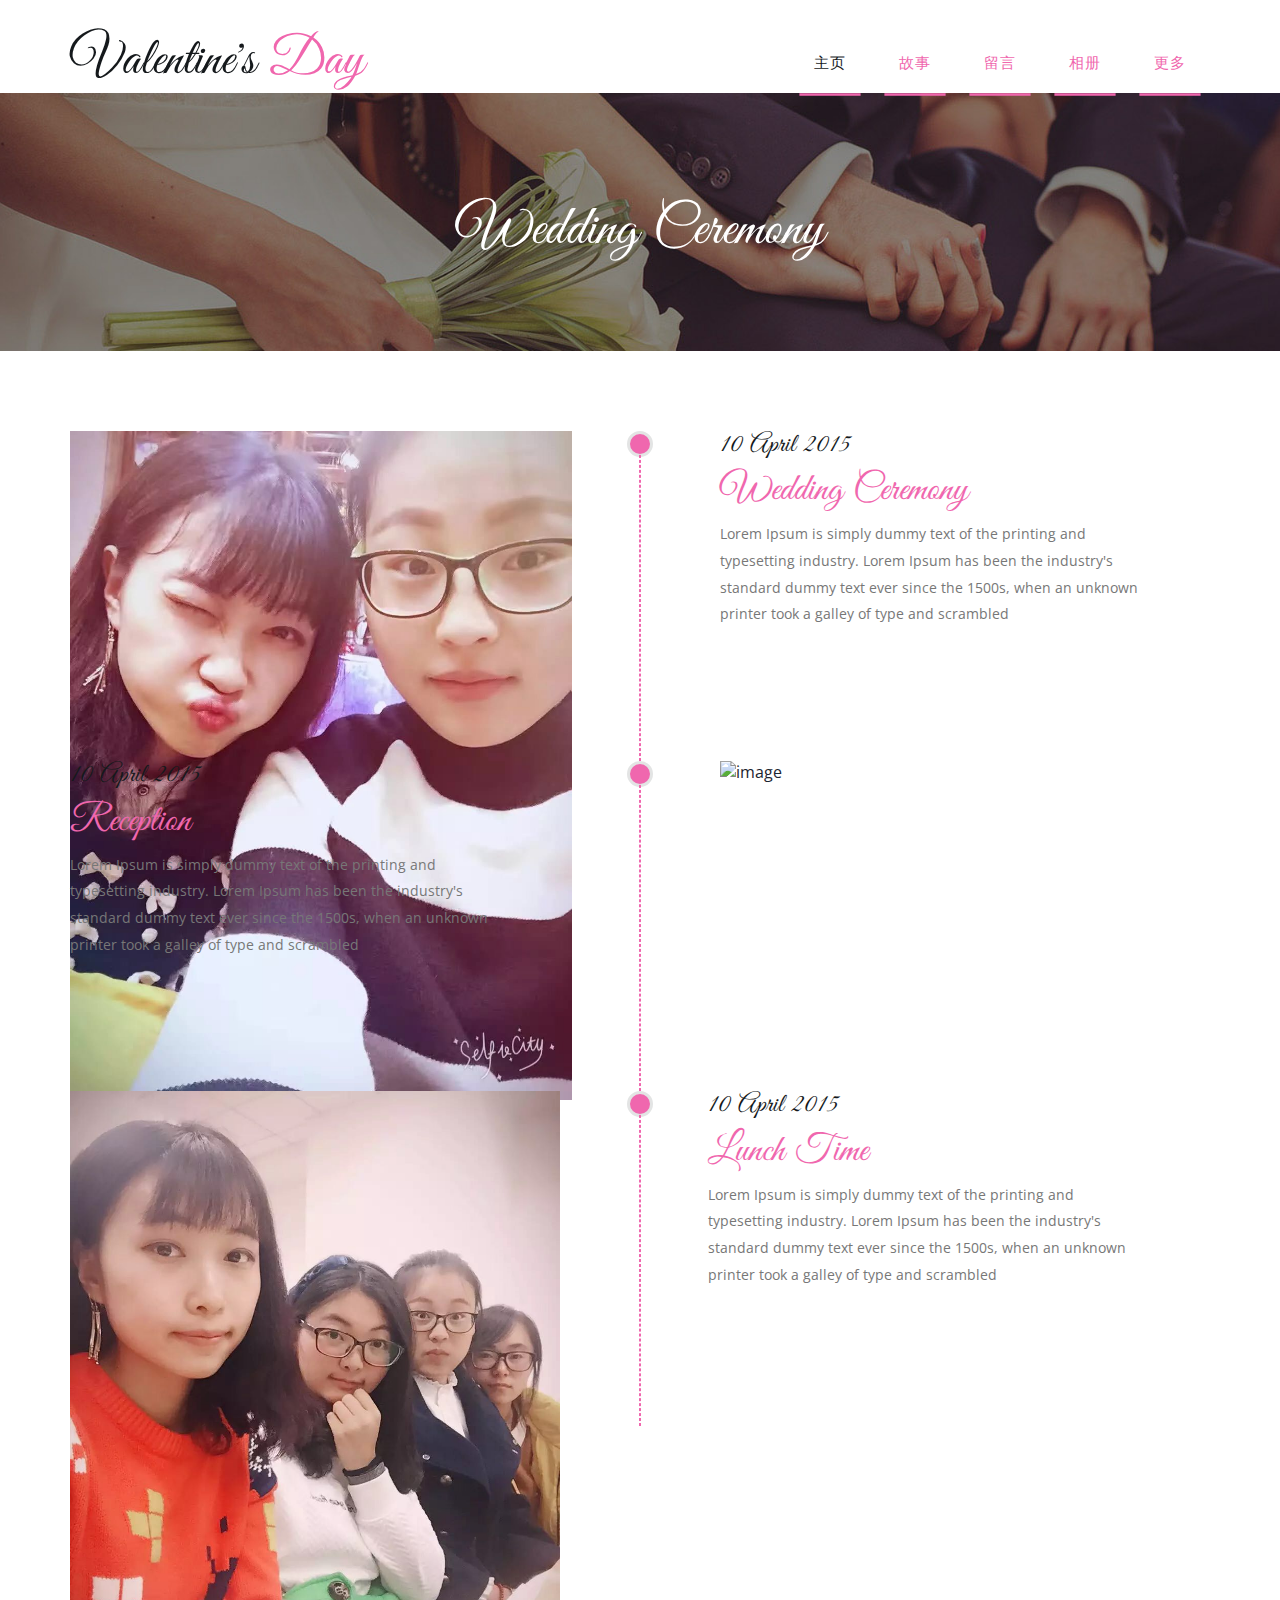
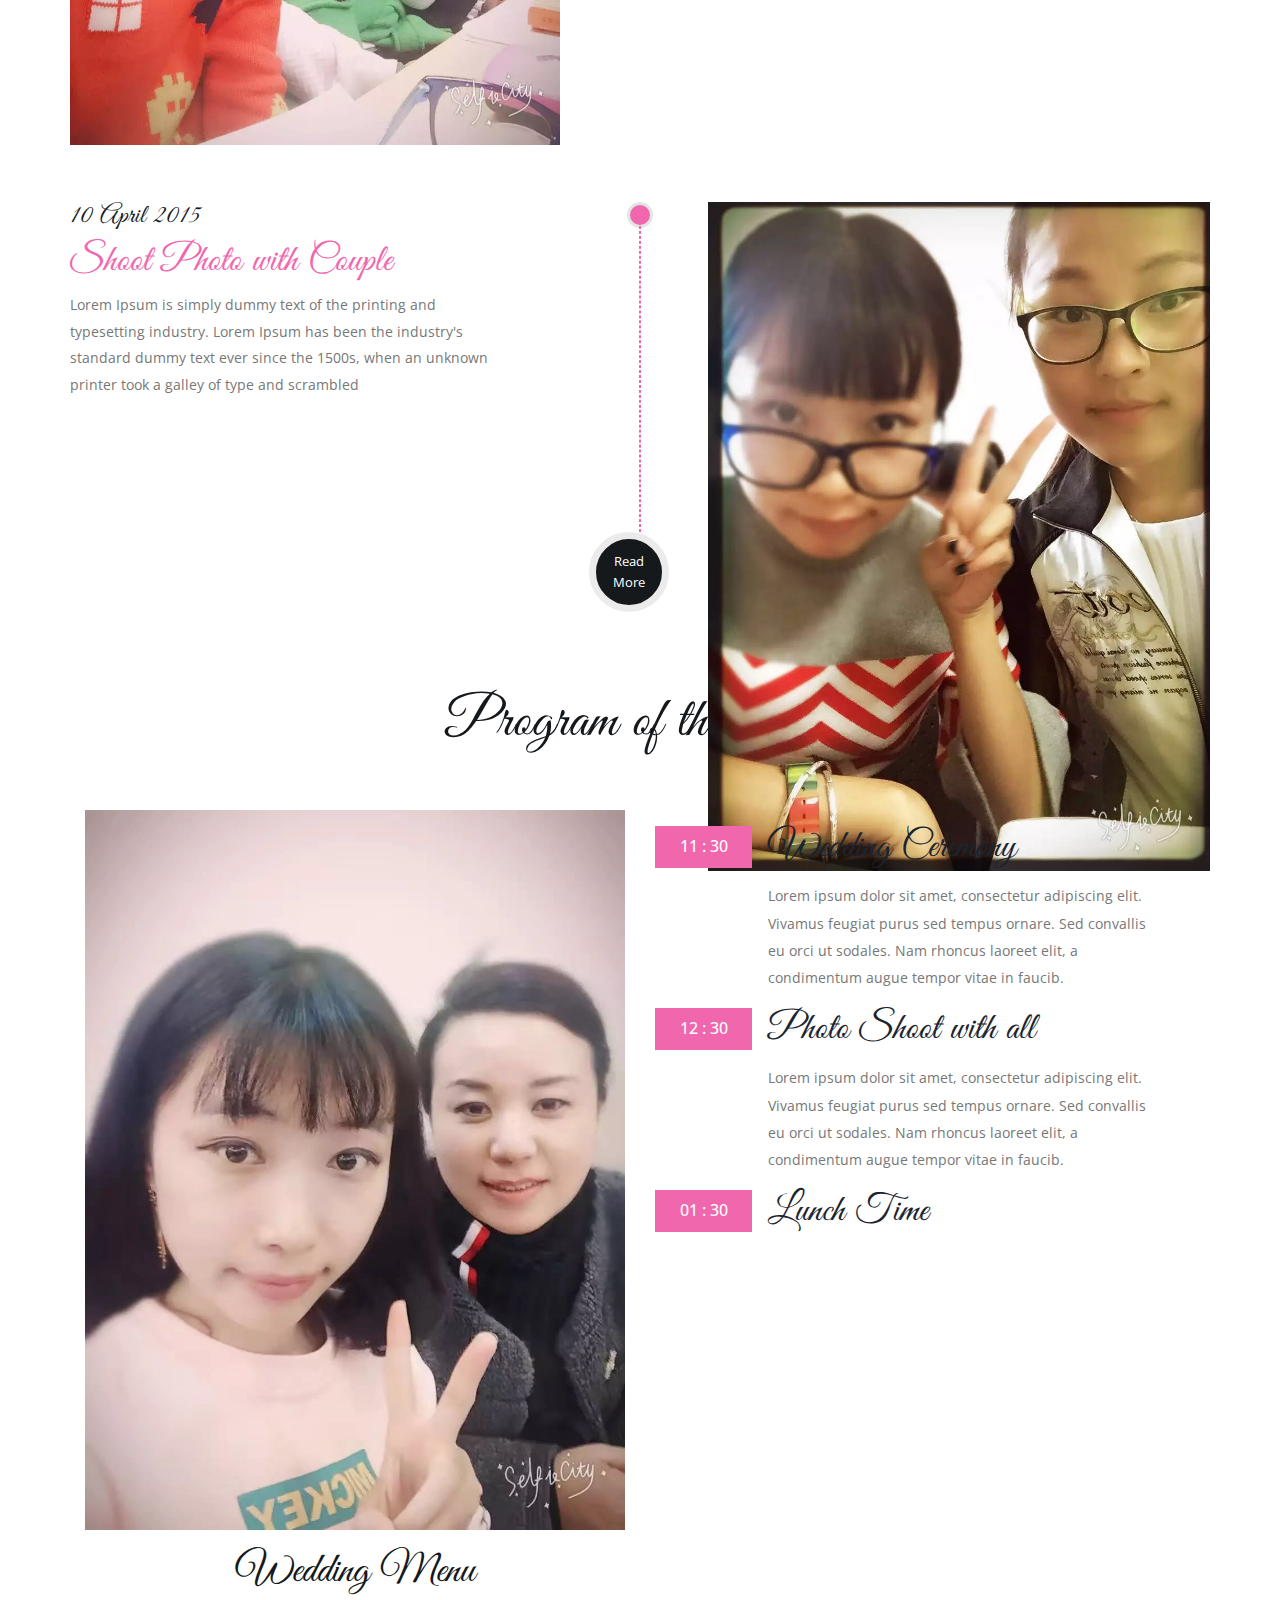
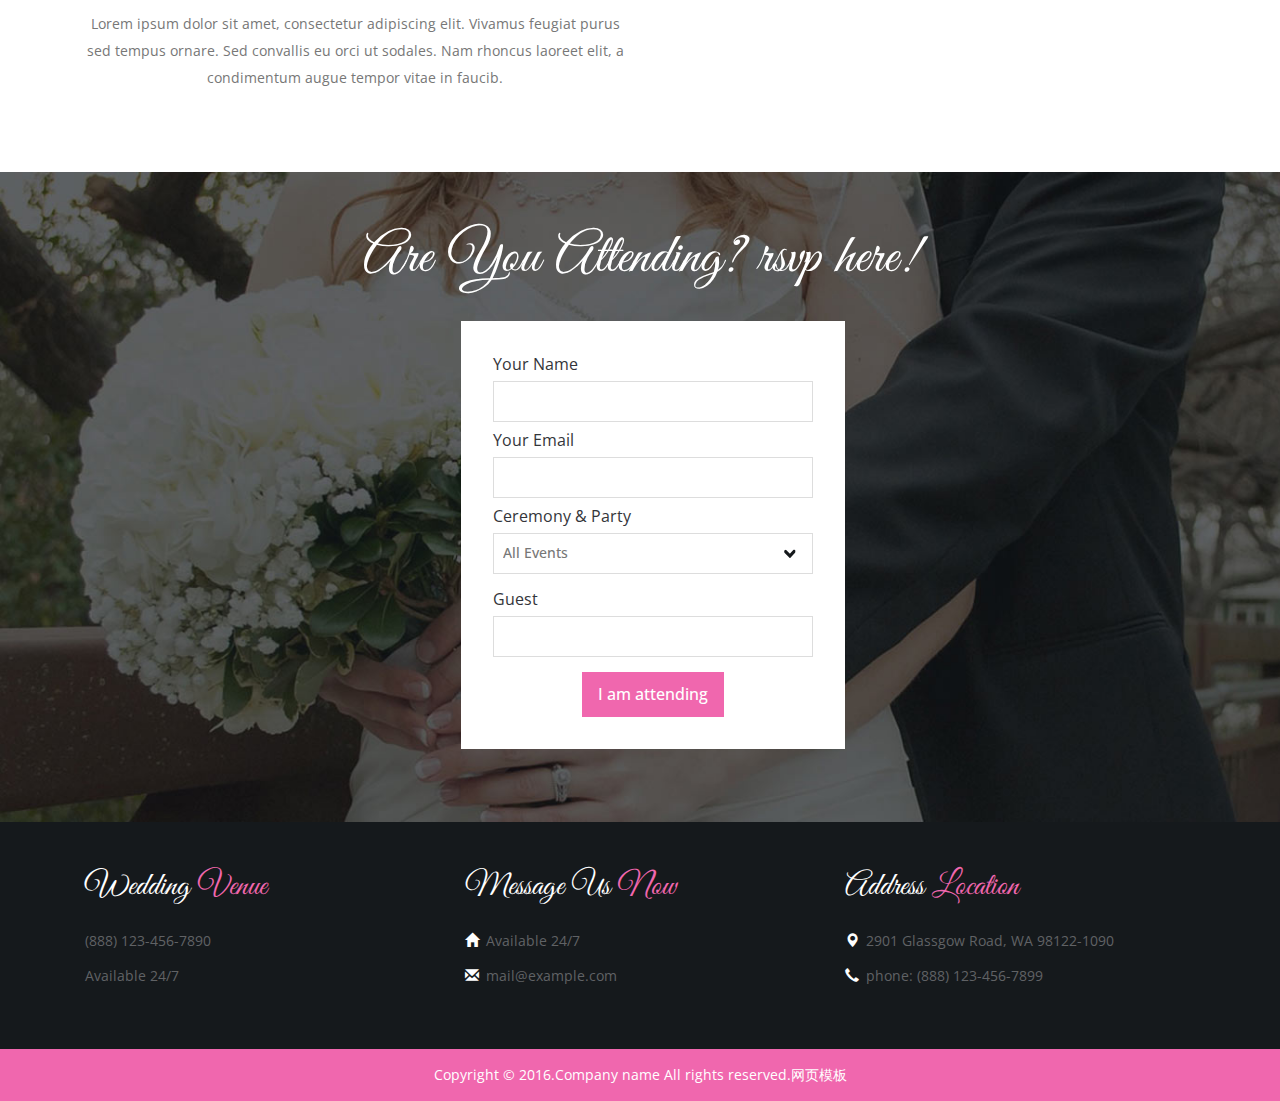
==== commit b5ffa3f0: "12" ====
--- a/ceremony.html
+++ b/ceremony.html
@@ -67,7 +67,7 @@
 	     	<div class="container">
 			 <div class="blog-bottom">
 	        <div class="blog-left">
-	        	<a href="single.html" class="mask"><img src="images/s4.jpg" alt="image" class="img-responsive zoom-img"></a>
+	        	<a href="single.html" class="mask"><img src="image/her/her4.jpeg" alt="image" class="img-responsive zoom-img"></a>
 	        </div>
 	        <span class="circle"></span>
 			<span class="devide-line"></span>
@@ -82,7 +82,7 @@
 	        <span class="circle"></span>
 			<span class="devide-line"></span>
 	         <div class="blog-right">       	
-	        	 <a href="single.html" class="mask"><img src="images/s5.jpg" alt="image" class="img-responsive zoom-img"></a>
+	        	 <a href="single.html" class="mask"><img src="image/her/her2.jpg" alt="image" class="img-responsive zoom-img"></a>
 	        </div>
 			 <div class="blog-left second">
 	        	<h6>10 April 2015</h6>
@@ -95,7 +95,7 @@
 	        <span class="circle"></span>
 			<span class="devide-line"></span>
 	         <div class="blog-right two">       	
-	        	 <a href="single.html" class="mask"><img src="images/s6.jpg" alt="image" class="img-responsive zoom-img"></a>
+	        	 <a href="single.html" class="mask"><img src="image/her/her6.jpeg" alt="image" class="img-responsive zoom-img"></a>
 	        </div>
 		   <div class="blog-left two">
 	        	<h6>10 April 2015</h6>
@@ -106,7 +106,7 @@
          </div>
           <div class="blog-bottom">
 	        <div class="blog-left two last">
-	         <a href="single.html" class="mask"><img src="images/s7.jpg" alt="image" class="img-responsive zoom-img"></a>
+	         <a href="single.html" class="mask"><img src="image/her/her7.jpeg" alt="image" class="img-responsive zoom-img"></a>
 	        </div>
 	        <span class="circle"> </span>
 			<span class="devide-line"></span>
@@ -126,7 +126,7 @@
 		           <div class="container">
 				     <h3 class="tittle"> Program of the Day</h3>
 					   <div class="col-md-6 program-img">
-					    <a href="single.html" class="mask"><img src="images/menu.jpg" alt="image" class="img-responsive zoom-img"></a>
+					    <a href="single.html" class="mask"><img src="image/her/her8.jpeg" alt="image" class="img-responsive zoom-img"></a>
 						<h4>Wedding Menu</h4>
 						<p>Lorem ipsum dolor sit amet, consectetur adipiscing elit. Vivamus feugiat purus sed tempus ornare. Sed convallis eu orci ut sodales. Nam rhoncus laoreet elit, a condimentum augue tempor vitae in faucib.</p>
 					   </div>
